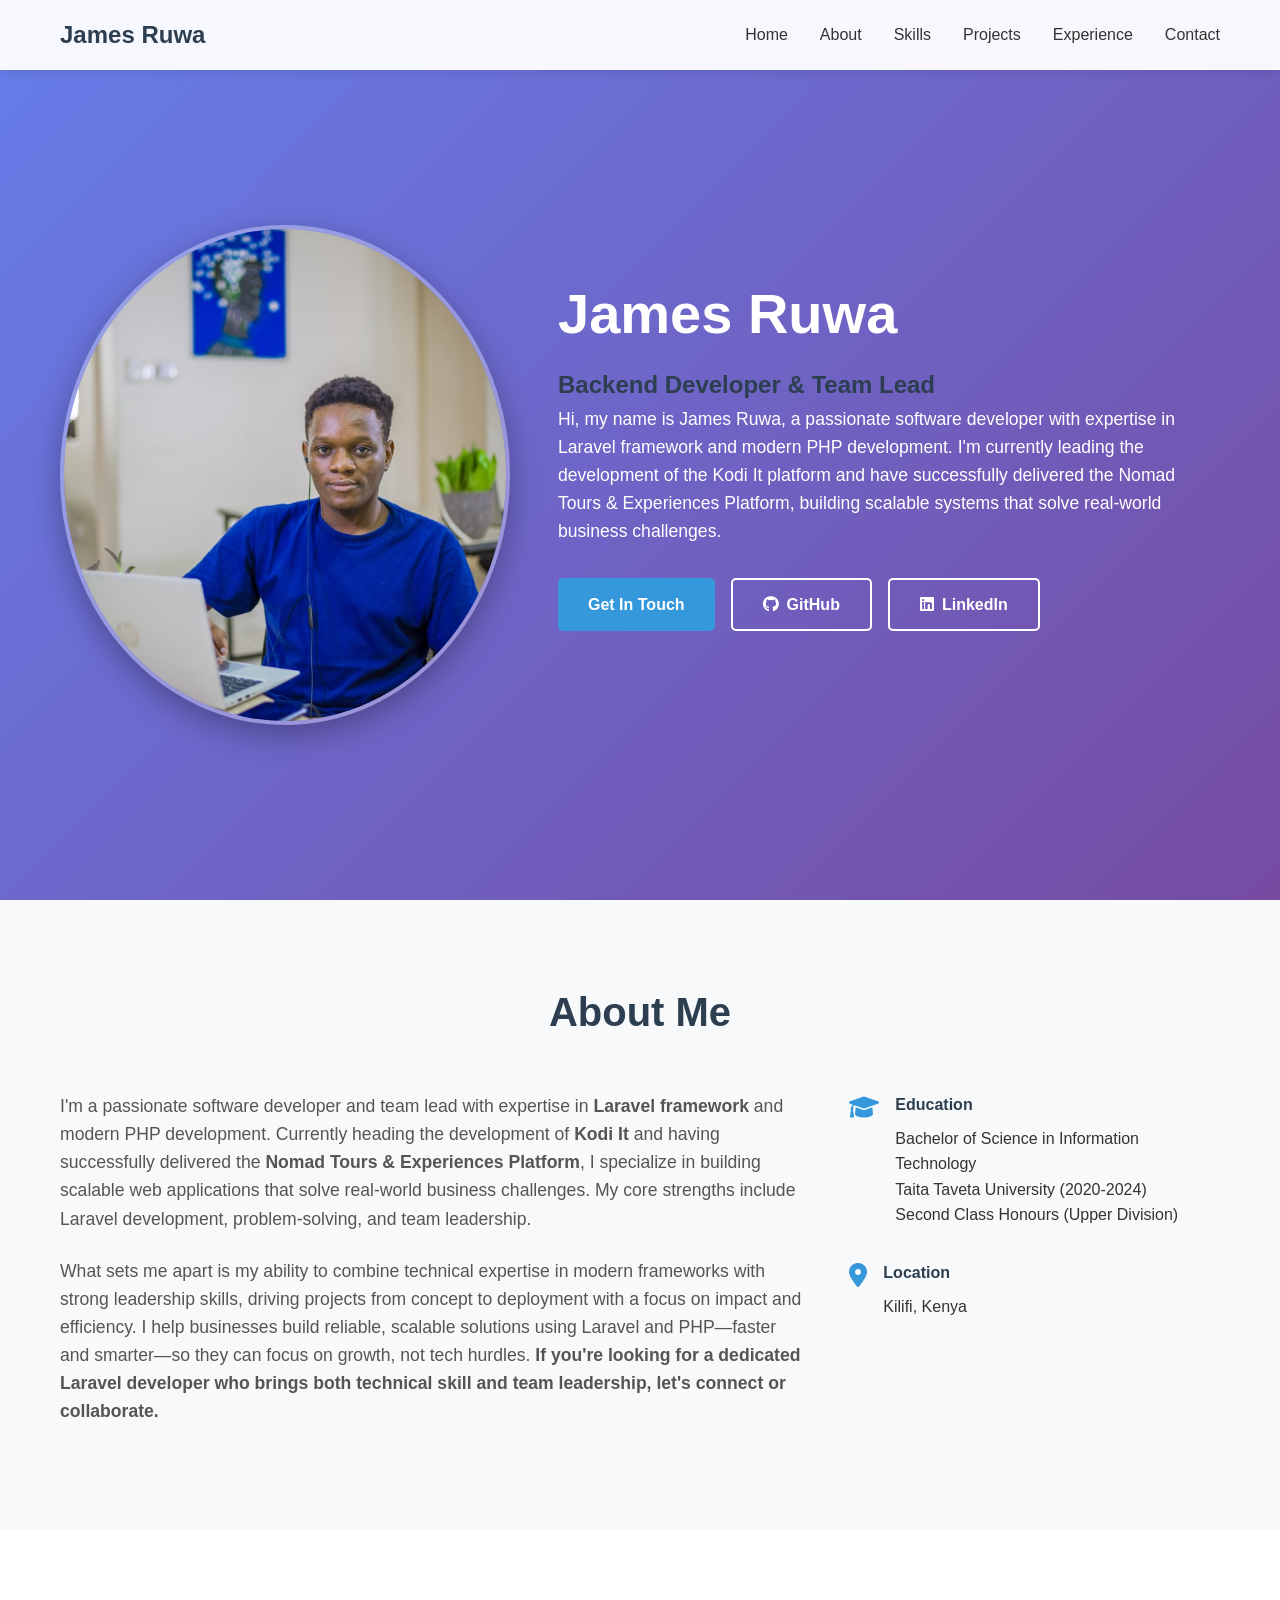
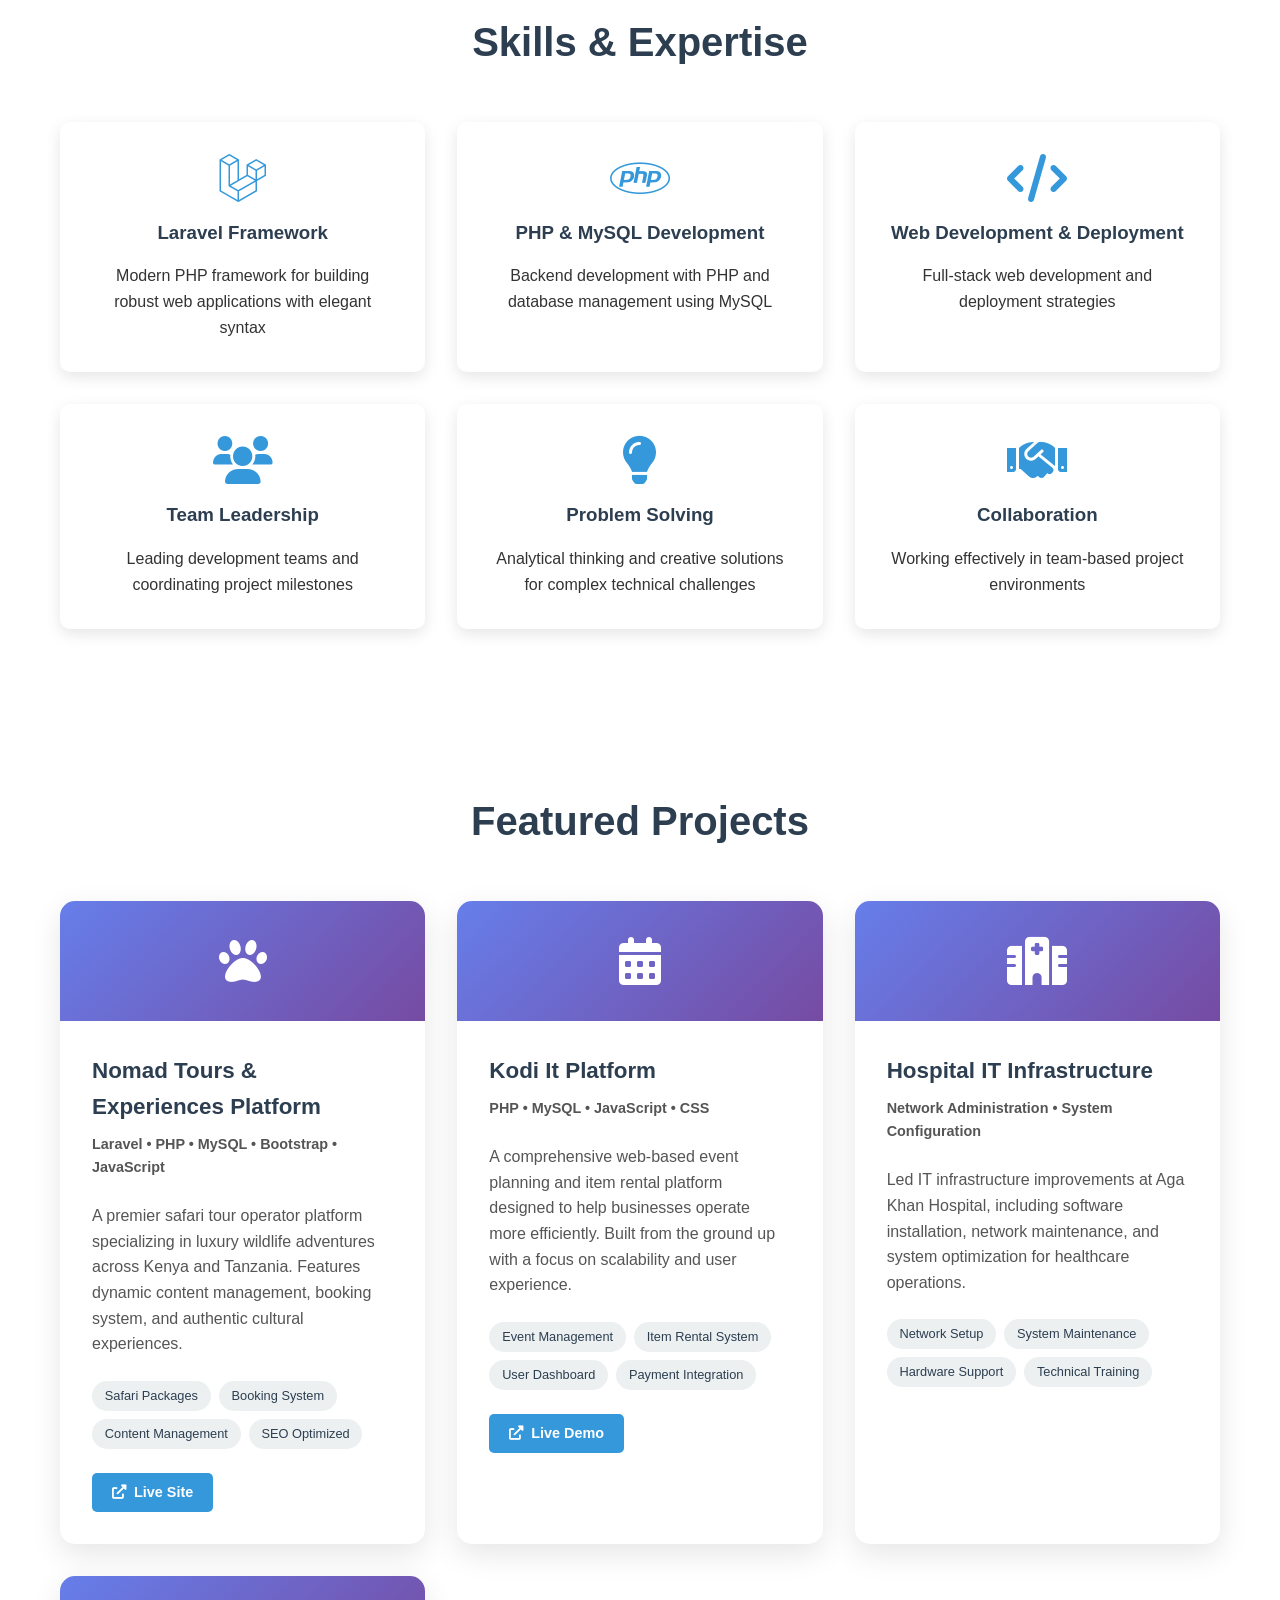
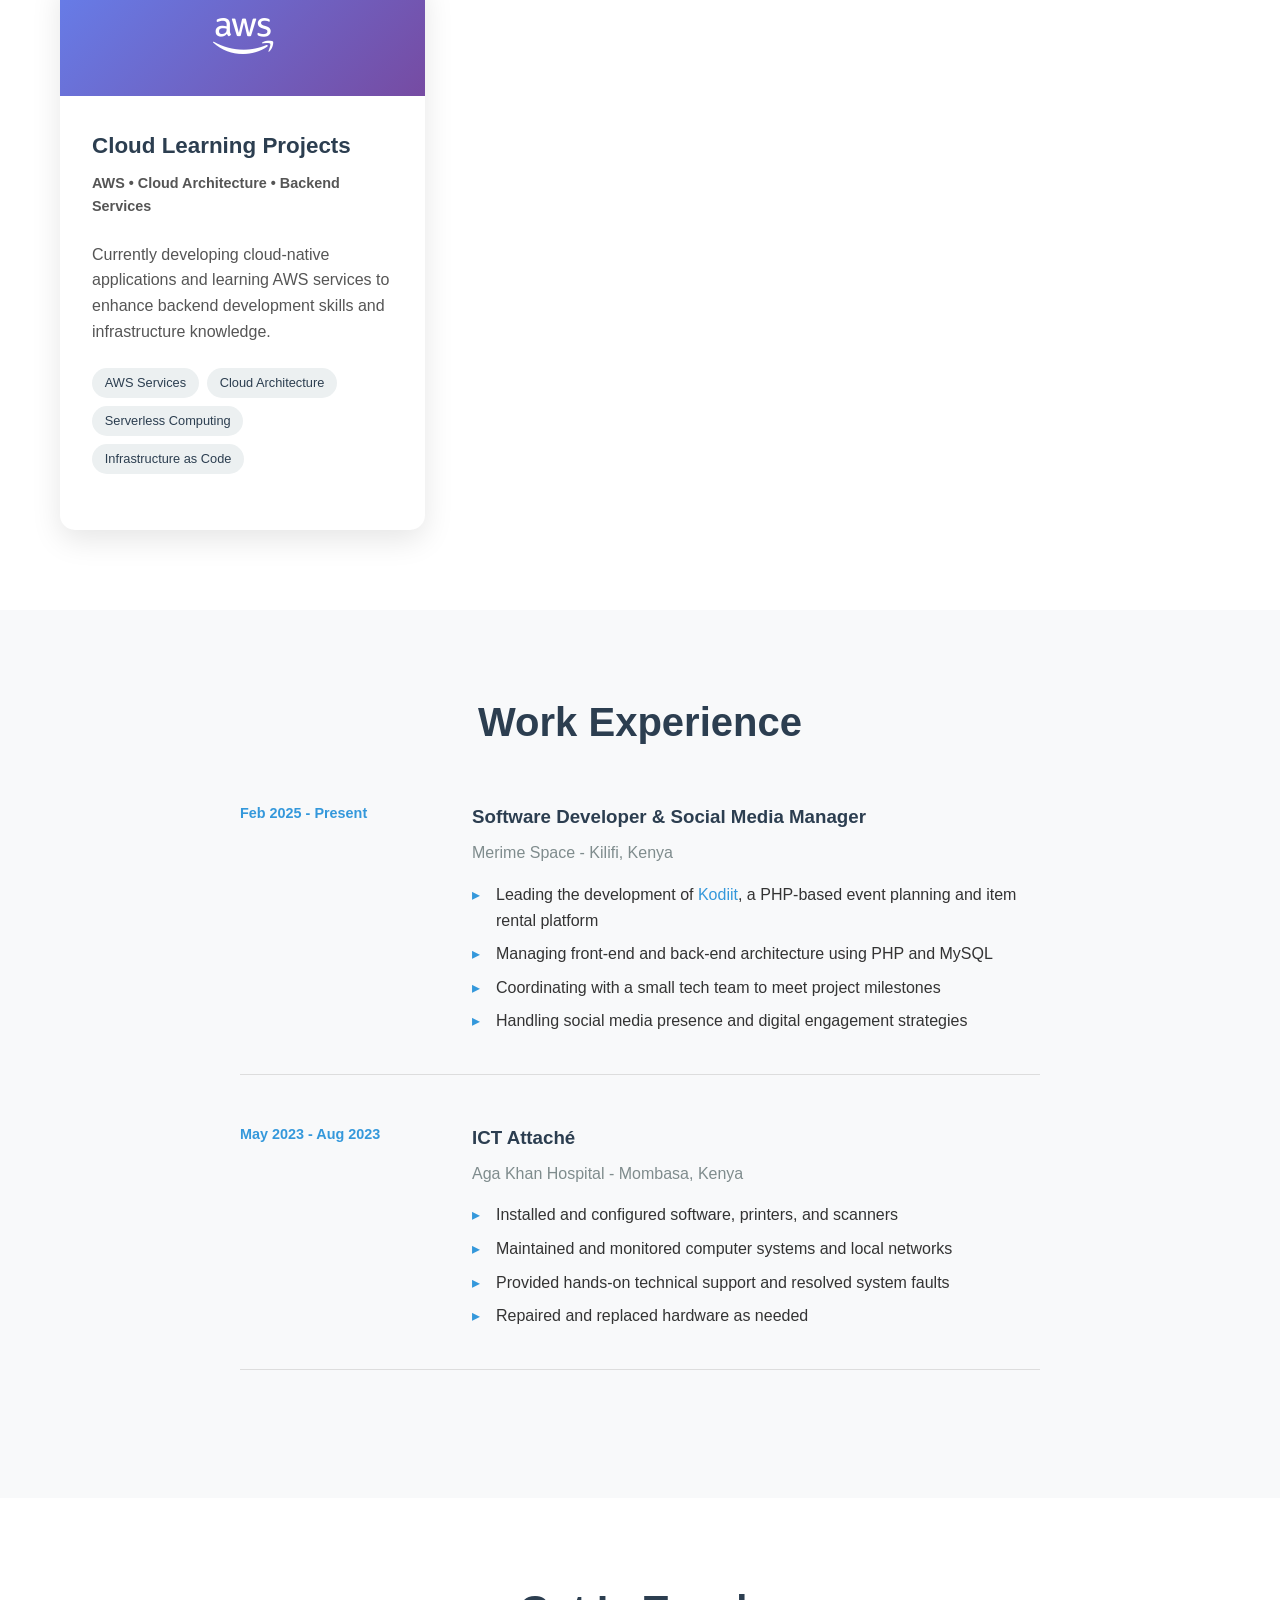
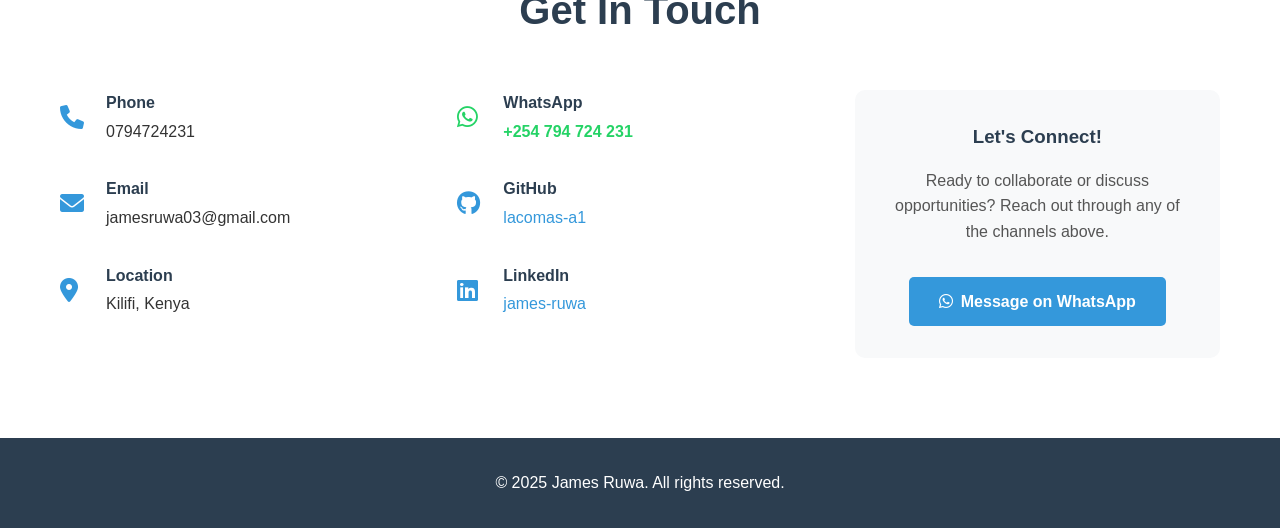
==== index.html @ 03358c4b "Added Skills" ====
<!DOCTYPE html>
<html lang="en">
<head>
    <meta charset="UTF-8">
    <meta name="viewport" content="width=device-width, initial-scale=1.0">
    <title>James Ruwa - Backend Developer & Team Lead</title>
    <link rel="stylesheet" href="styles.css">
    <link href="https://cdnjs.cloudflare.com/ajax/libs/font-awesome/6.0.0/css/all.min.css" rel="stylesheet">
</head>
<body>
    <nav class="navbar">
        <div class="nav-container">
            <div class="nav-logo">James Ruwa</div>
            <ul class="nav-menu">
                <li><a href="#home">Home</a></li>
                <li><a href="#about">About</a></li>
                <li><a href="#skills">Skills</a></li>
                <li><a href="#projects">Projects</a></li>
                <li><a href="#experience">Experience</a></li>
                <li><a href="#contact">Contact</a></li>
            </ul>
            <div class="hamburger">
                <span></span>
                <span></span>
                <span></span>
            </div>
        </div>
    </nav>

    <section id="home" class="hero">
        <div class="hero-content">
            <div class="hero-image">
                <img src="images/profile.jpg" alt="James Ruwa" class="profile-pic">
            </div>
            <div class="hero-text">
                <h1>James Ruwa</h1>
                <h3 style="font-size: 1.5rem; color: #2c3e50;">Backend Developer & Team Lead</h3>
                <p>Hi, my name is James Ruwa, a passionate software developer with expertise in Laravel framework and modern PHP development. I'm currently leading the development of the Kodi It platform and have successfully delivered the Nomad Tours & Experiences Platform, building scalable systems that solve real-world business challenges.</p>
                <div class="hero-buttons">
                    <a href="#contact" class="btn primary">Get In Touch</a>
                    <a href="https://github.com/lacomas-a1" target="_blank" class="btn secondary">
                        <i class="fab fa-github"></i> GitHub
                    </a>
                    <a href="https://www.linkedin.com/in/james-ruwa-442330355/" target="_blank" class="btn secondary">
                        <i class="fab fa-linkedin"></i> LinkedIn
                    </a>
                </div>
            </div>
        </div>
    </section>

    <section id="about" class="about">
        <div class="container">
            <h2>About Me</h2>
            <div class="about-content">
                <div class="about-text">
                    <p>I'm a passionate software developer and team lead with expertise in <strong>Laravel framework</strong> and modern PHP development. Currently heading the development of <strong>Kodi It</strong> and having successfully delivered the <strong>Nomad Tours & Experiences Platform</strong>, I specialize in building scalable web applications that solve real-world business challenges. My core strengths include Laravel development, problem-solving, and team leadership.</p>
                    <p>What sets me apart is my ability to combine technical expertise in modern frameworks with strong leadership skills, driving projects from concept to deployment with a focus on impact and efficiency. I help businesses build reliable, scalable solutions using Laravel and PHP—faster and smarter—so they can focus on growth, not tech hurdles. <strong>If you're looking for a dedicated Laravel developer who brings both technical skill and team leadership, let's connect or collaborate.</strong></p>
                </div>
                <div class="about-info">
                    <div class="info-item">
                        <i class="fas fa-graduation-cap"></i>
                        <div>
                            <h4>Education</h4>
                            <p>Bachelor of Science in Information Technology<br>
                            Taita Taveta University (2020-2024)<br>
                            Second Class Honours (Upper Division)</p>
                        </div>
                    </div>
                    <div class="info-item">
                        <i class="fas fa-map-marker-alt"></i>
                        <div>
                            <h4>Location</h4>
                            <p>Kilifi, Kenya</p>
                        </div>
                    </div>
                </div>
            </div>
        </div>
    </section>

    <section id="skills" class="skills">
        <div class="container">
            <h2>Skills & Expertise</h2>
            <div class="skills-grid">
                <div class="skill-card">
                    <i class="fab fa-laravel"></i>
                    <h3>Laravel Framework</h3>
                    <p>Modern PHP framework for building robust web applications with elegant syntax</p>
                </div>
                <div class="skill-card">
                    <i class="fab fa-php"></i>
                    <h3>PHP & MySQL Development</h3>
                    <p>Backend development with PHP and database management using MySQL</p>
                </div>
                <div class="skill-card">
                    <i class="fas fa-code"></i>
                    <h3>Web Development & Deployment</h3>
                    <p>Full-stack web development and deployment strategies</p>
                </div>
                <!-- <div class="skill-card">
                    <i class="fas fa-network-wired"></i>
                    <h3>Networking & IT Support</h3>
                    <p>Network configuration, system maintenance, and technical support</p>
                </div> -->
                <!-- <div class="skill-card">
                    <i class="fas fa-share-alt"></i>
                    <h3>Social Media Management</h3>
                    <p>Digital engagement strategies and social media presence management</p>
                </div> -->
                <div class="skill-card">
                    <i class="fas fa-users"></i>
                    <h3>Team Leadership</h3>
                    <p>Leading development teams and coordinating project milestones</p>
                </div>
                <!-- <div class="skill-card">
                    <i class="fab fa-aws"></i>
                    <h3>AWS Cloud Technologies</h3>
                    <p>Actively learning cloud infrastructure and backend services on AWS</p>
                </div> -->
                <div class="skill-card">
                    <i class="fas fa-lightbulb"></i>
                    <h3>Problem Solving</h3>
                    <p>Analytical thinking and creative solutions for complex technical challenges</p>
                </div>
                <div class="skill-card">
                    <i class="fas fa-handshake"></i>
                    <h3>Collaboration</h3>
                    <p>Working effectively in team-based project environments</p>
                </div>
            </div>
        </div>
    </section>

    <section id="projects" class="projects">
        <div class="container">
            <h2>Featured Projects</h2>
            <div class="projects-grid">
                <div class="project-card">
                    <div class="project-image">
                        <i class="fas fa-paw"></i>
                    </div>
                    <div class="project-content">
                        <h3>Nomad Tours & Experiences Platform</h3>
                        <p class="project-tech">Laravel • PHP • MySQL • Bootstrap • JavaScript</p>
                        <p>A premier safari tour operator platform specializing in luxury wildlife adventures across Kenya and Tanzania. Features dynamic content management, booking system, and authentic cultural experiences.</p>
                        <div class="project-features">
                            <span class="feature-tag">Safari Packages</span>
                            <span class="feature-tag">Booking System</span>
                            <span class="feature-tag">Content Management</span>
                            <span class="feature-tag">SEO Optimized</span>
                        </div>
                        <div class="project-links">
                            <a href="https://wildnomads.co.ke" target="_blank" class="btn primary">
                                <i class="fas fa-external-link-alt"></i> Live Site
                            </a>
                        </div>
                    </div>
                </div>
                
                <div class="project-card">
                    <div class="project-image">
                        <i class="fas fa-calendar-alt"></i>
                    </div>
                    <div class="project-content">
                        <h3>Kodi It Platform</h3>
                        <p class="project-tech">PHP • MySQL • JavaScript • CSS</p>
                        <p>A comprehensive web-based event planning and item rental platform designed to help businesses operate more efficiently. Built from the ground up with a focus on scalability and user experience.</p>
                        <div class="project-features">
                            <span class="feature-tag">Event Management</span>
                            <span class="feature-tag">Item Rental System</span>
                            <span class="feature-tag">User Dashboard</span>
                            <span class="feature-tag">Payment Integration</span>
                        </div>
                        <div class="project-links">
                            <a href="https://kodiit.africa" target="_blank" class="btn primary">
                                <i class="fas fa-external-link-alt"></i> Live Demo
                            </a>
                        </div>
                    </div>
                </div>
                
                <div class="project-card">
                    <div class="project-image">
                        <i class="fas fa-hospital"></i>
                    </div>
                    <div class="project-content">
                        <h3>Hospital IT Infrastructure</h3>
                        <p class="project-tech">Network Administration • System Configuration</p>
                        <p>Led IT infrastructure improvements at Aga Khan Hospital, including software installation, network maintenance, and system optimization for healthcare operations.</p>
                        <div class="project-features">
                            <span class="feature-tag">Network Setup</span>
                            <span class="feature-tag">System Maintenance</span>
                            <span class="feature-tag">Hardware Support</span>
                            <span class="feature-tag">Technical Training</span>
                        </div>
                    </div>
                </div>
                
                <div class="project-card">
                    <div class="project-image">
                        <i class="fab fa-aws"></i>
                    </div>
                    <div class="project-content">
                        <h3>Cloud Learning Projects</h3>
                        <p class="project-tech">AWS • Cloud Architecture • Backend Services</p>
                        <p>Currently developing cloud-native applications and learning AWS services to enhance backend development skills and infrastructure knowledge.</p>
                        <div class="project-features">
                            <span class="feature-tag">AWS Services</span>
                            <span class="feature-tag">Cloud Architecture</span>
                            <span class="feature-tag">Serverless Computing</span>
                            <span class="feature-tag">Infrastructure as Code</span>
                        </div>
                    </div>
                </div>
            </div>
        </div>
    </section>

    <section id="experience" class="experience">
        <div class="container">
            <h2>Work Experience</h2>
            <div class="timeline">
                <div class="timeline-item">
                    <div class="timeline-date">Feb 2025 - Present</div>
                    <div class="timeline-content">
                        <h3>Software Developer & Social Media Manager</h3>
                        <h4>Merime Space - Kilifi, Kenya</h4>
                        <ul>
                            <li>Leading the development of <a href="https://kodiit.africa" target="_blank">Kodiit</a>, a PHP-based event planning and item rental platform</li>
                            <li>Managing front-end and back-end architecture using PHP and MySQL</li>
                            <li>Coordinating with a small tech team to meet project milestones</li>
                            <li>Handling social media presence and digital engagement strategies</li>
                        </ul>
                    </div>
                </div>
                <div class="timeline-item">
                    <div class="timeline-date">May 2023 - Aug 2023</div>
                    <div class="timeline-content">
                        <h3>ICT Attaché</h3>
                        <h4>Aga Khan Hospital - Mombasa, Kenya</h4>
                        <ul>
                            <li>Installed and configured software, printers, and scanners</li>
                            <li>Maintained and monitored computer systems and local networks</li>
                            <li>Provided hands-on technical support and resolved system faults</li>
                            <li>Repaired and replaced hardware as needed</li>
                        </ul>
                    </div>
                </div>
            </div>
        </div>
    </section>

    <section id="contact" class="contact">
        <div class="container">
            <h2>Get In Touch</h2>
            <div class="contact-content">
                <div class="contact-info">
                    <div class="contact-item">
                        <i class="fas fa-phone"></i>
                        <div>
                            <h4>Phone</h4>
                            <p>0794724231</p>
                        </div>
                    </div>
                    <div class="contact-item">
                        <i class="fas fa-envelope"></i>
                        <div>
                            <h4>Email</h4>
                            <p>jamesruwa03@gmail.com</p>
                        </div>
                    </div>
                    <div class="contact-item">
                        <i class="fas fa-map-marker-alt"></i>
                        <div>
                            <h4>Location</h4>
                            <p>Kilifi, Kenya</p>
                        </div>
                    </div>
                </div>
                <div class="social-links">
                    <div class="contact-item">
                        <i class="fab fa-whatsapp"></i>
                        <div>
                            <h4>WhatsApp</h4>
                            <p><a href="https://wa.me/254794724231" target="_blank">+254 794 724 231</a></p>
                        </div>
                    </div>
                    <div class="contact-item">
                        <i class="fab fa-github"></i>
                        <div>
                            <h4>GitHub</h4>
                            <p><a href="https://github.com/lacomas-a1" target="_blank">lacomas-a1</a></p>
                        </div>
                    </div>
                    <div class="contact-item">
                        <i class="fab fa-linkedin"></i>
                        <div>
                            <h4>LinkedIn</h4>
                            <p><a href="https://www.linkedin.com/in/james-ruwa-442330355/" target="_blank">james-ruwa</a></p>
                        </div>
                    </div>
                </div>
                <div class="contact-cta">
                    <h3>Let's Connect!</h3>
                    <p>Ready to collaborate or discuss opportunities? Reach out through any of the channels above.</p>
                    <a href="https://wa.me/254794724231?text=Hi%20James,%20I%20found%20your%20portfolio%20and%20would%20like%20to%20connect!" target="_blank" class="btn primary">
                        <i class="fab fa-whatsapp"></i> Message on WhatsApp
                    </a>
                </div>
            </div>
        </div>
    </section>

    <footer class="footer">
        <div class="container">
            <p>&copy; 2025 James Ruwa. All rights reserved.</p>
        </div>
    </footer>

    <script src="script.js"></script>
</body>
</html>
---- styles.css ----
* {
    margin: 0;
    padding: 0;
    box-sizing: border-box;
}

body {
    font-family: 'Segoe UI', Tahoma, Geneva, Verdana, sans-serif;
    line-height: 1.6;
    color: #333;
}

.container {
    max-width: 1200px;
    margin: 0 auto;
    padding: 0 20px;
}

/* Navigation */
.navbar {
    position: fixed;
    top: 0;
    width: 100%;
    background: rgba(255, 255, 255, 0.95);
    backdrop-filter: blur(10px);
    z-index: 1000;
    padding: 1rem 0;
    box-shadow: 0 2px 10px rgba(0, 0, 0, 0.1);
}

.nav-container {
    max-width: 1200px;
    margin: 0 auto;
    padding: 0 20px;
    display: flex;
    justify-content: space-between;
    align-items: center;
}

.nav-logo {
    font-size: 1.5rem;
    font-weight: bold;
    color: #2c3e50;
}

.nav-menu {
    display: flex;
    list-style: none;
    gap: 2rem;
}

.nav-menu a {
    text-decoration: none;
    color: #333;
    font-weight: 500;
    transition: color 0.3s;
}

.nav-menu a:hover {
    color: #3498db;
}

.hamburger {
    display: none;
    flex-direction: column;
    cursor: pointer;
}

.hamburger span {
    width: 25px;
    height: 3px;
    background: #333;
    margin: 3px 0;
    transition: 0.3s;
}

/* Hero Section */
.hero {
    height: 100vh;
    background: linear-gradient(135deg, #667eea 0%, #764ba2 100%);
    display: flex;
    align-items: center;
    justify-content: center;
    color: white;
}

.hero-content {
    display: flex;
    align-items: center;
    gap: 3rem;
    max-width: 1200px;
    padding: 0 20px;
}

.hero-image {
    flex-shrink: 0;
    margin-top: 50px;
}

.profile-pic {
    width: 450px;
    height: 500px;
    border-radius: 50%;
    object-fit: cover;
    border: 4px solid rgba(255, 255, 255, 0.3);
    box-shadow: 0 10px 30px rgba(0, 0, 0, 0.3);
    animation: fadeInLeft 1s ease;
    display: block;
}

.hero-text {
    text-align: left;
}

.hero-text h1 {
    font-size: 3.5rem;
    margin-bottom: 0.5rem;
    animation: fadeInUp 1s ease;
}

.hero-text h2 {
    font-size: 1.5rem;
    margin-bottom: 1rem;
    opacity: 0.9;
    animation: fadeInUp 1s ease 0.2s both;
}

.hero-text p {
    font-size: 1.1rem;
    margin-bottom: 2rem;
    opacity: 0.8;
    animation: fadeInUp 1s ease 0.4s both;
}

.hero-buttons {
    display: flex;
    gap: 1rem;
    animation: fadeInUp 1s ease 0.6s both;
}

.btn {
    padding: 12px 30px;
    text-decoration: none;
    border-radius: 5px;
    font-weight: 600;
    transition: all 0.3s;
    display: inline-flex;
    align-items: center;
    gap: 0.5rem;
}

.btn.primary {
    background: #3498db;
    color: white;
}

.btn.primary:hover {
    background: #2980b9;
    transform: translateY(-2px);
}

.btn.secondary {
    background: transparent;
    color: white;
    border: 2px solid white;
}

.btn.secondary:hover {
    background: white;
    color: #333;
}

/* Sections */
section {
    padding: 80px 0;
}

h2 {
    text-align: center;
    font-size: 2.5rem;
    margin-bottom: 3rem;
    color: #2c3e50;
}

/* About Section */
.about {
    background: #f8f9fa;
}

.about-content {
    display: grid;
    grid-template-columns: 2fr 1fr;
    gap: 3rem;
    align-items: start;
}

.about-text p {
    font-size: 1.1rem;
    margin-bottom: 1.5rem;
    color: #555;
}

.about-info {
    display: flex;
    flex-direction: column;
    gap: 2rem;
}

.info-item {
    display: flex;
    align-items: flex-start;
    gap: 1rem;
}

.info-item i {
    font-size: 1.5rem;
    color: #3498db;
    margin-top: 0.2rem;
}

.info-item h4 {
    margin-bottom: 0.5rem;
    color: #2c3e50;
}

/* Skills Section */
.skills-grid {
    display: grid;
    grid-template-columns: repeat(auto-fit, minmax(300px, 1fr));
    gap: 2rem;
}

.skill-card {
    background: white;
    padding: 2rem;
    border-radius: 10px;
    text-align: center;
    box-shadow: 0 5px 15px rgba(0, 0, 0, 0.1);
    transition: transform 0.3s;
}

.skill-card:hover {
    transform: translateY(-5px);
}

.skill-card i {
    font-size: 3rem;
    color: #3498db;
    margin-bottom: 1rem;
}

.skill-card h3 {
    margin-bottom: 1rem;
    color: #2c3e50;
}

/* Projects Section */
.projects-grid {
    display: grid;
    grid-template-columns: repeat(auto-fit, minmax(350px, 1fr));
    gap: 2rem;
}

.project-card {
    background: white;
    border-radius: 15px;
    overflow: hidden;
    box-shadow: 0 10px 30px rgba(0, 0, 0, 0.1);
    transition: transform 0.3s, box-shadow 0.3s;
}

.project-card:hover {
    transform: translateY(-10px);
    box-shadow: 0 20px 40px rgba(0, 0, 0, 0.15);
}

.project-image {
    background: linear-gradient(135deg, #667eea 0%, #764ba2 100%);
    height: 120px;
    display: flex;
    align-items: center;
    justify-content: center;
    color: white;
}

.project-image i {
    font-size: 3rem;
}

.project-content {
    padding: 2rem;
}

.project-content h3 {
    color: #2c3e50;
    margin-bottom: 0.5rem;
    font-size: 1.4rem;
}

.project-tech {
    color: #3498db;
    font-weight: 600;
    margin-bottom: 1rem;
    font-size: 0.9rem;
}

.project-content p {
    color: #555;
    margin-bottom: 1.5rem;
    line-height: 1.6;
}

.project-features {
    display: flex;
    flex-wrap: wrap;
    gap: 0.5rem;
    margin-bottom: 1.5rem;
}

.feature-tag {
    background: #ecf0f1;
    color: #2c3e50;
    padding: 0.3rem 0.8rem;
    border-radius: 20px;
    font-size: 0.8rem;
    font-weight: 500;
}

.project-links {
    display: flex;
    gap: 1rem;
}

.project-links .btn {
    padding: 8px 20px;
    font-size: 0.9rem;
}

/* Experience Section */
.experience {
    background: #f8f9fa;
}

.timeline {
    max-width: 800px;
    margin: 0 auto;
}

.timeline-item {
    display: grid;
    grid-template-columns: 200px 1fr;
    gap: 2rem;
    margin-bottom: 3rem;
    padding-bottom: 2rem;
    border-bottom: 1px solid #ddd;
}

.timeline-date {
    font-weight: bold;
    color: #3498db;
    font-size: 0.9rem;
}

.timeline-content h3 {
    color: #2c3e50;
    margin-bottom: 0.5rem;
}

.timeline-content h4 {
    color: #7f8c8d;
    margin-bottom: 1rem;
    font-weight: normal;
}

.timeline-content ul {
    list-style: none;
    padding-left: 0;
}

.timeline-content li {
    margin-bottom: 0.5rem;
    padding-left: 1.5rem;
    position: relative;
}

.timeline-content li:before {
    content: "▸";
    position: absolute;
    left: 0;
    color: #3498db;
}

.timeline-content a {
    color: #3498db;
    text-decoration: none;
}

.timeline-content a:hover {
    text-decoration: underline;
}

/* Contact Section */
.contact-content {
    display: grid;
    grid-template-columns: 1fr 1fr 1fr;
    gap: 2rem;
    align-items: start;
}

.contact-info,
.social-links {
    display: flex;
    flex-direction: column;
    gap: 2rem;
}

.contact-cta {
    text-align: center;
    padding: 2rem;
    background: #f8f9fa;
    border-radius: 10px;
}

.contact-cta h3 {
    color: #2c3e50;
    margin-bottom: 1rem;
}

.contact-cta p {
    color: #555;
    margin-bottom: 2rem;
}

.contact-item {
    display: flex;
    align-items: center;
    gap: 1rem;
}

.contact-item i {
    font-size: 1.5rem;
    color: #3498db;
    width: 30px;
}

.contact-item h4 {
    margin-bottom: 0.2rem;
    color: #2c3e50;
}

.contact-item a {
    color: #3498db;
    text-decoration: none;
}

.contact-item a[href*="wa.me"] {
    color: #25D366;
    font-weight: 600;
}

.contact-item i.fa-whatsapp {
    color: #25D366;
}

/* Footer */
.footer {
    background: #2c3e50;
    color: white;
    text-align: center;
    padding: 2rem 0;
}

/* Animations */
@keyframes fadeInUp {
    from {
        opacity: 0;
        transform: translateY(30px);
    }
    to {
        opacity: 1;
        transform: translateY(0);
    }
}

@keyframes fadeInLeft {
    from {
        opacity: 0;
        transform: translateX(-30px);
    }
    to {
        opacity: 1;
        transform: translateX(0);
    }
}

/* Responsive Design */
@media (max-width: 768px) {
    .hamburger {
        display: flex;
    }
    
    .nav-menu {
        position: fixed;
        left: -100%;
        top: 70px;
        flex-direction: column;
        background-color: white;
        width: 100%;
        text-align: center;
        transition: 0.3s;
        box-shadow: 0 10px 27px rgba(0, 0, 0, 0.05);
        padding: 2rem 0;
    }
    
    .nav-menu.active {
        left: 0;
    }
    
    .hero-content {
        flex-direction: column;
        text-align: center;
        gap: 2rem;
        padding: 0 15px;
    }
    
    .hero-text {
        text-align: center;
    }
    
    .hero-text h1 {
        font-size: 2.2rem;
    }
    
    .hero-text h2 {
        font-size: 1.2rem;
    }
    
    .hero-text p {
        font-size: 1rem;
        
    }

    /* .hero-image {
        margin-top: 100px;
    } */
    
    .profile-pic {
        width: 250px;
        height: 250px;
    }
    
    .hero-buttons {
        flex-direction: column;
        align-items: center;
        gap: 0.8rem;
        width: 100%;
    }
    
    .hero-buttons .btn {
        width: 100%;
        max-width: 280px;
        justify-content: center;
        text-align: center;
    }
    
    .about-content {
        grid-template-columns: 1fr;
        gap: 2rem;
    }
    
    .timeline-item {
        grid-template-columns: 1fr;
        gap: 1rem;
    }
    
    .contact-content {
        grid-template-columns: 1fr;
        gap: 2rem;
    }
    
    .contact-info,
    .social-links {
        gap: 1.5rem;
    }
    
    .contact-cta {
        margin-top: 1rem;
        padding: 1.5rem;
    }
    
    .skills-grid {
        grid-template-columns: 1fr;
        gap: 1.5rem;
    }
    
    .projects-grid {
        grid-template-columns: 1fr;
        gap: 1.5rem;
    }
    
    .project-card {
        margin: 0 10px;
    }
    
    .container {
        padding: 0 15px;
    }
    
    section {
        padding: 60px 0;
    }
    
    h2 {
        font-size: 2rem;
        margin-bottom: 2rem;
    }
}

@media (max-width: 480px) {
    .hero-text h1 {
        font-size: 1.8rem;
    }
    
    .profile-pic {
        width: 220px;
        height: 220px;
    }
    
    .hero-buttons {
        gap: 0.6rem;
        width: 100%;
    }
    
    .hero-buttons .btn {
        padding: 10px 16px;
        font-size: 0.85rem;
        width: 100%;
        max-width: 260px;
        text-align: center;
    }
    
    .contact-item {
        flex-direction: column;
        align-items: flex-start;
        gap: 0.5rem;
    }
    
    .contact-item i {
        align-self: flex-start;
    }
}

@media (max-width: 400px) {
    .hero-text h1 {
        font-size: 1.8rem;
    }
    
    .profile-pic {
        width: 180px;
        height: 180px;
    }
    
    .hero-text p {
        font-size: 1rem;
        display: none;
    }
}

@media (max-width: 320px) {
    .hero-text h1 {
        font-size: 1.8rem;
    }
    
    .profile-pic {
        display: none;
    }
    
    .hero-text p {
        font-size: 1rem;
        display: none;
    }
}
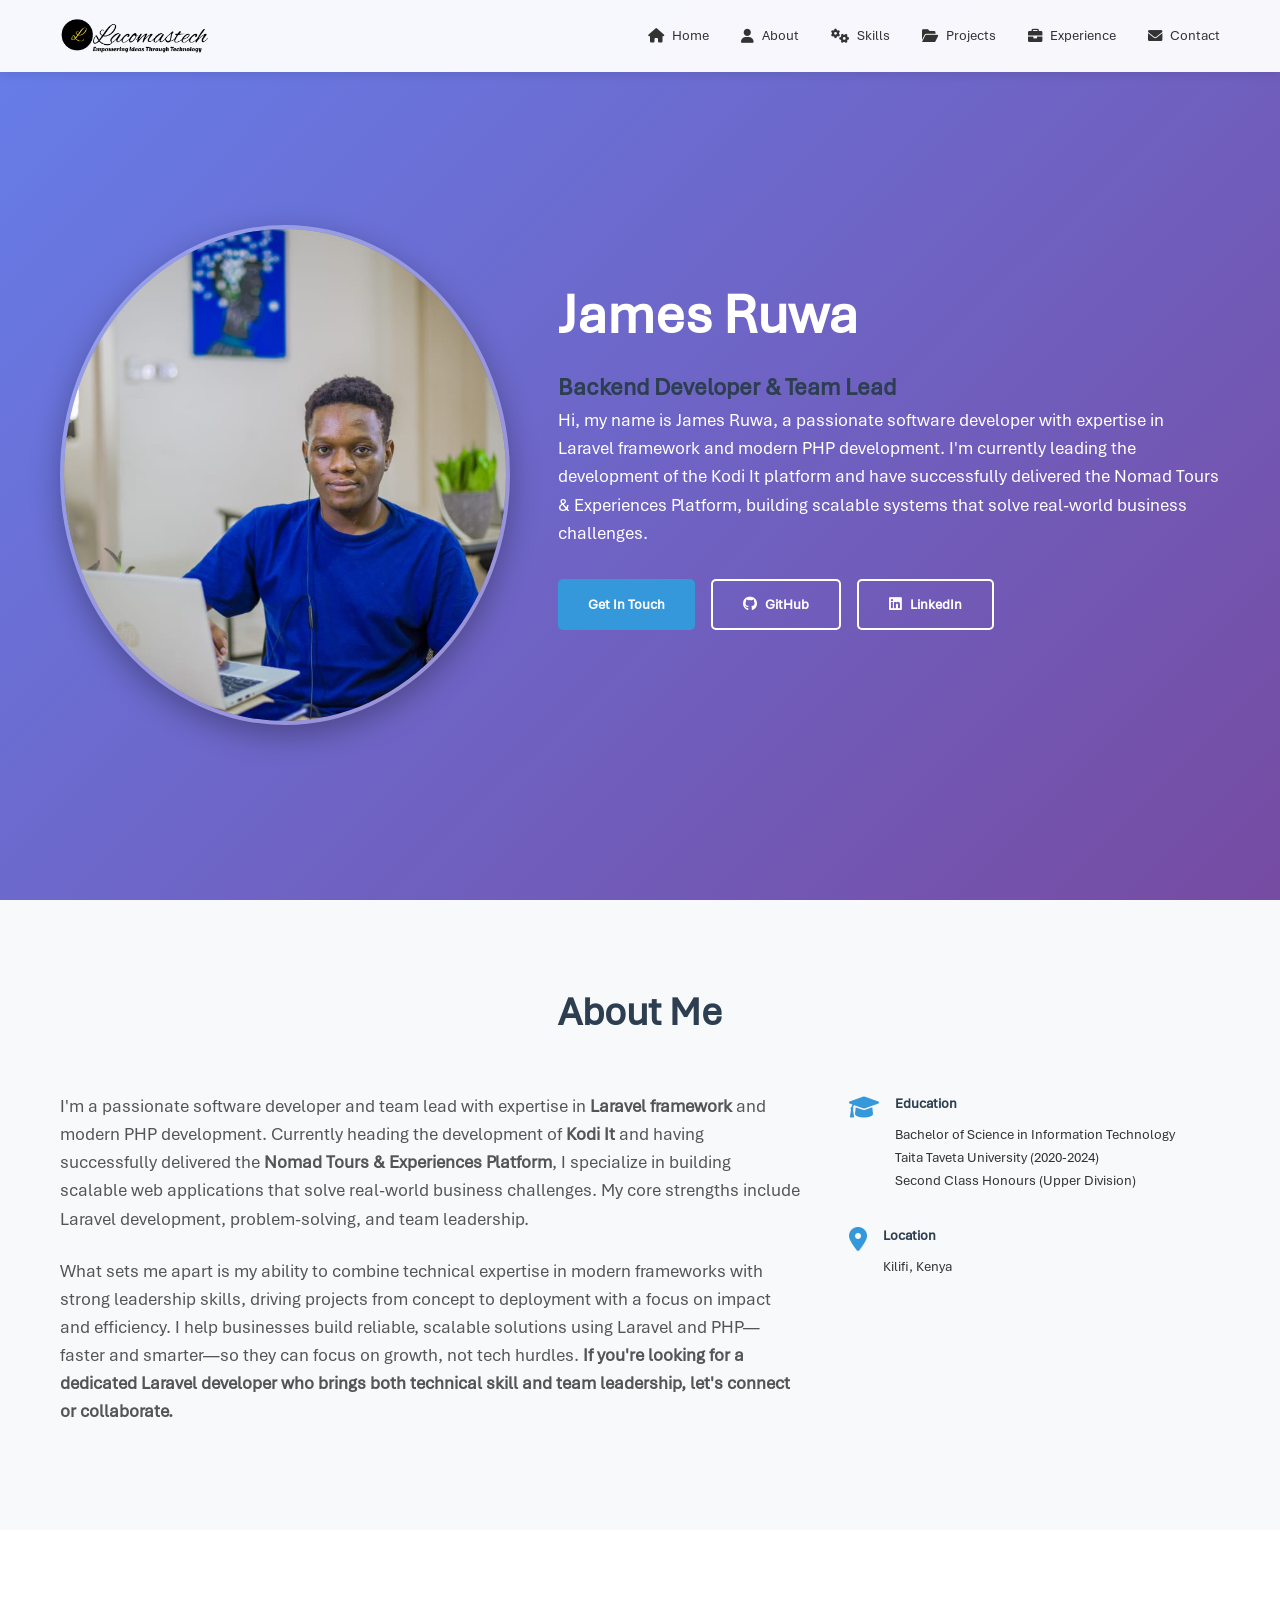
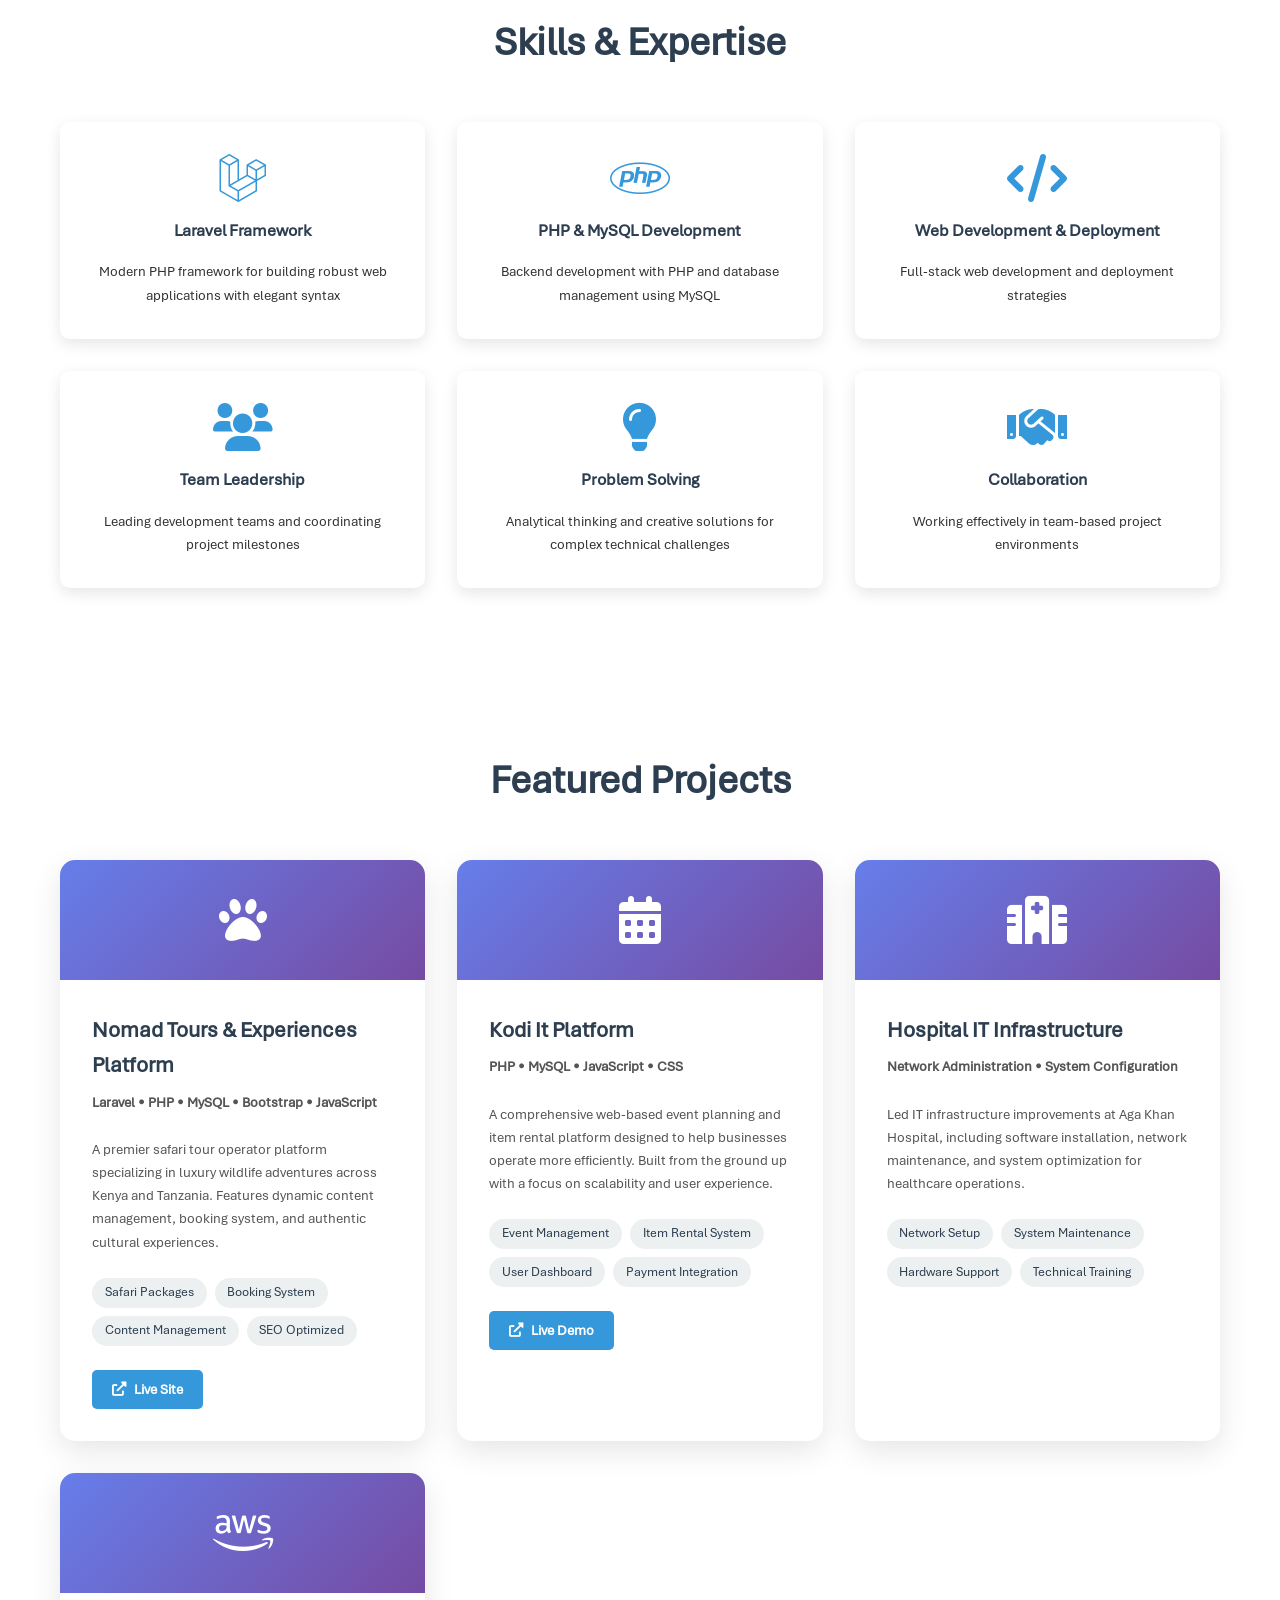
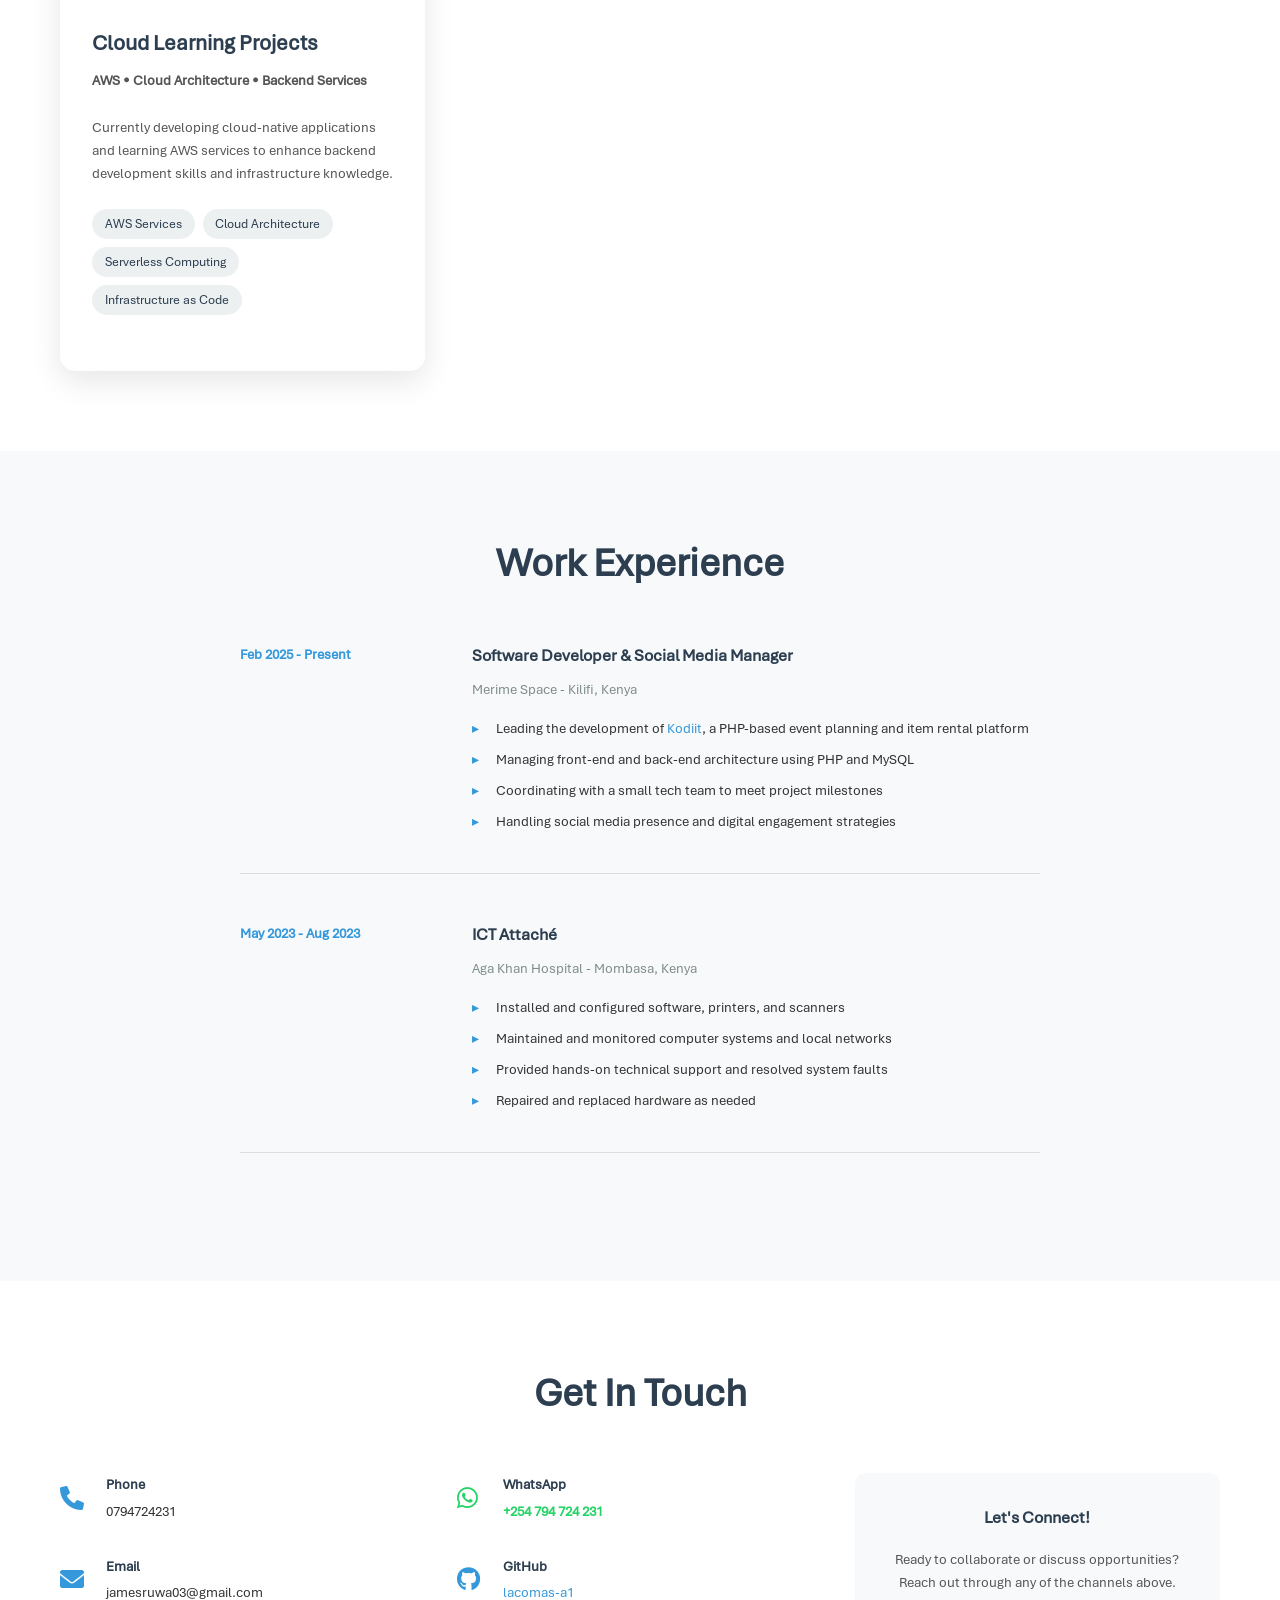
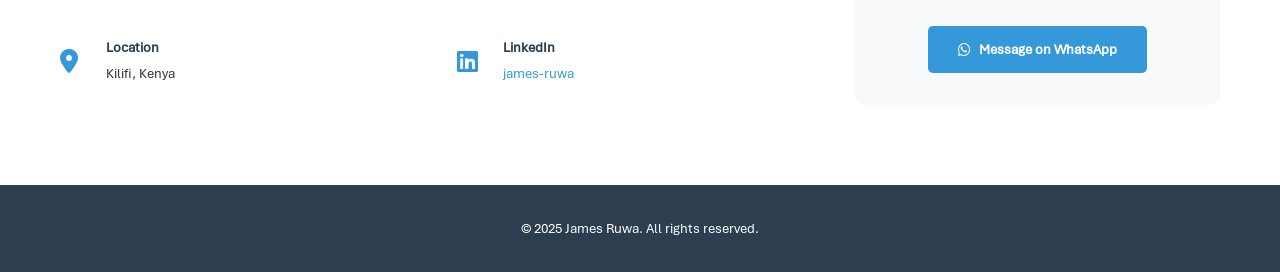
==== commit 28d5e783: "Portfolio" ====
--- a/index.html
+++ b/index.html
@@ -10,14 +10,16 @@
 <body>
     <nav class="navbar">
         <div class="nav-container">
-            <div class="nav-logo">James Ruwa</div>
+            <div class="nav-logo">
+                <img src="images/logo.png" alt="James Ruwa" class="logo-img">
+            </div>
             <ul class="nav-menu">
-                <li><a href="#home">Home</a></li>
-                <li><a href="#about">About</a></li>
-                <li><a href="#skills">Skills</a></li>
-                <li><a href="#projects">Projects</a></li>
-                <li><a href="#experience">Experience</a></li>
-                <li><a href="#contact">Contact</a></li>
+                <li><a href="#home"><i class="fas fa-home"></i> Home</a></li>
+                <li><a href="#about"><i class="fas fa-user"></i> About</a></li>
+                <li><a href="#skills"><i class="fas fa-cogs"></i> Skills</a></li>
+                <li><a href="#projects"><i class="fas fa-folder-open"></i> Projects</a></li>
+                <li><a href="#experience"><i class="fas fa-briefcase"></i> Experience</a></li>
+                <li><a href="#contact"><i class="fas fa-envelope"></i> Contact</a></li>
             </ul>
             <div class="hamburger">
                 <span></span>
--- a/styles.css
+++ b/styles.css
@@ -4,10 +4,21 @@
     box-sizing: border-box;
 }
 
+/* Font Definitions */
+@font-face {
+    font-family: 'Aptos';
+    src: url('Aptos/Aptos.ttf') format('truetype');
+    font-weight: normal;
+    font-style: normal;
+    font-display: swap;
+}
+
 body {
-    font-family: 'Segoe UI', Tahoma, Geneva, Verdana, sans-serif;
+    /* font-family: 'Plus Jakarta Sans', sans-serif; */
+    font-family: 'Aptos', sans-serif;
+    color: #333;
     line-height: 1.6;
-    color: #333;
+    font-size: 0.9rem;
 }
 
 .container {
@@ -38,9 +49,15 @@
 }
 
 .nav-logo {
-    font-size: 1.5rem;
-    font-weight: bold;
-    color: #2c3e50;
+    display: flex;
+    align-items: center;
+}
+
+.logo-img {
+    height: 40px;
+    width: auto;
+    max-width: 150px;
+    object-fit: contain;
 }
 
 .nav-menu {
@@ -54,6 +71,13 @@
     color: #333;
     font-weight: 500;
     transition: color 0.3s;
+    display: flex;
+    align-items: center;
+    gap: 0.5rem;
+}
+
+.nav-menu a i {
+    font-size: 0.9rem;
 }
 
 .nav-menu a:hover {
@@ -476,6 +500,7 @@
         opacity: 0;
         transform: translateY(30px);
     }
+
     to {
         opacity: 1;
         transform: translateY(0);
@@ -487,6 +512,7 @@
         opacity: 0;
         transform: translateX(-30px);
     }
+
     to {
         opacity: 1;
         transform: translateX(0);
@@ -498,7 +524,7 @@
     .hamburger {
         display: flex;
     }
-    
+
     .nav-menu {
         position: fixed;
         left: -100%;
@@ -511,105 +537,105 @@
         box-shadow: 0 10px 27px rgba(0, 0, 0, 0.05);
         padding: 2rem 0;
     }
-    
+
     .nav-menu.active {
         left: 0;
     }
-    
+
     .hero-content {
         flex-direction: column;
         text-align: center;
         gap: 2rem;
         padding: 0 15px;
     }
-    
+
     .hero-text {
         text-align: center;
     }
-    
+
     .hero-text h1 {
         font-size: 2.2rem;
     }
-    
+
     .hero-text h2 {
         font-size: 1.2rem;
     }
-    
+
     .hero-text p {
         font-size: 1rem;
-        
+
     }
 
     /* .hero-image {
         margin-top: 100px;
     } */
-    
+
     .profile-pic {
         width: 250px;
         height: 250px;
     }
-    
+
     .hero-buttons {
         flex-direction: column;
         align-items: center;
         gap: 0.8rem;
         width: 100%;
     }
-    
+
     .hero-buttons .btn {
         width: 100%;
         max-width: 280px;
         justify-content: center;
         text-align: center;
     }
-    
+
     .about-content {
         grid-template-columns: 1fr;
         gap: 2rem;
     }
-    
+
     .timeline-item {
         grid-template-columns: 1fr;
         gap: 1rem;
     }
-    
+
     .contact-content {
         grid-template-columns: 1fr;
         gap: 2rem;
     }
-    
+
     .contact-info,
     .social-links {
         gap: 1.5rem;
     }
-    
+
     .contact-cta {
         margin-top: 1rem;
         padding: 1.5rem;
     }
-    
+
     .skills-grid {
         grid-template-columns: 1fr;
         gap: 1.5rem;
     }
-    
+
     .projects-grid {
         grid-template-columns: 1fr;
         gap: 1.5rem;
     }
-    
+
     .project-card {
         margin: 0 10px;
     }
-    
+
     .container {
         padding: 0 15px;
     }
-    
+
     section {
         padding: 60px 0;
     }
-    
+
     h2 {
         font-size: 2rem;
         margin-bottom: 2rem;
@@ -620,17 +646,17 @@
     .hero-text h1 {
         font-size: 1.8rem;
     }
-    
+
     .profile-pic {
         width: 220px;
         height: 220px;
     }
-    
+
     .hero-buttons {
         gap: 0.6rem;
         width: 100%;
     }
-    
+
     .hero-buttons .btn {
         padding: 10px 16px;
         font-size: 0.85rem;
@@ -638,13 +664,13 @@
         max-width: 260px;
         text-align: center;
     }
-    
+
     .contact-item {
         flex-direction: column;
         align-items: flex-start;
         gap: 0.5rem;
     }
-    
+
     .contact-item i {
         align-self: flex-start;
     }
@@ -654,12 +680,12 @@
     .hero-text h1 {
         font-size: 1.8rem;
     }
-    
+
     .profile-pic {
         width: 180px;
         height: 180px;
     }
-    
+
     .hero-text p {
         font-size: 1rem;
         display: none;
@@ -670,11 +696,11 @@
     .hero-text h1 {
         font-size: 1.8rem;
     }
-    
+
     .profile-pic {
         display: none;
     }
-    
+
     .hero-text p {
         font-size: 1rem;
         display: none;
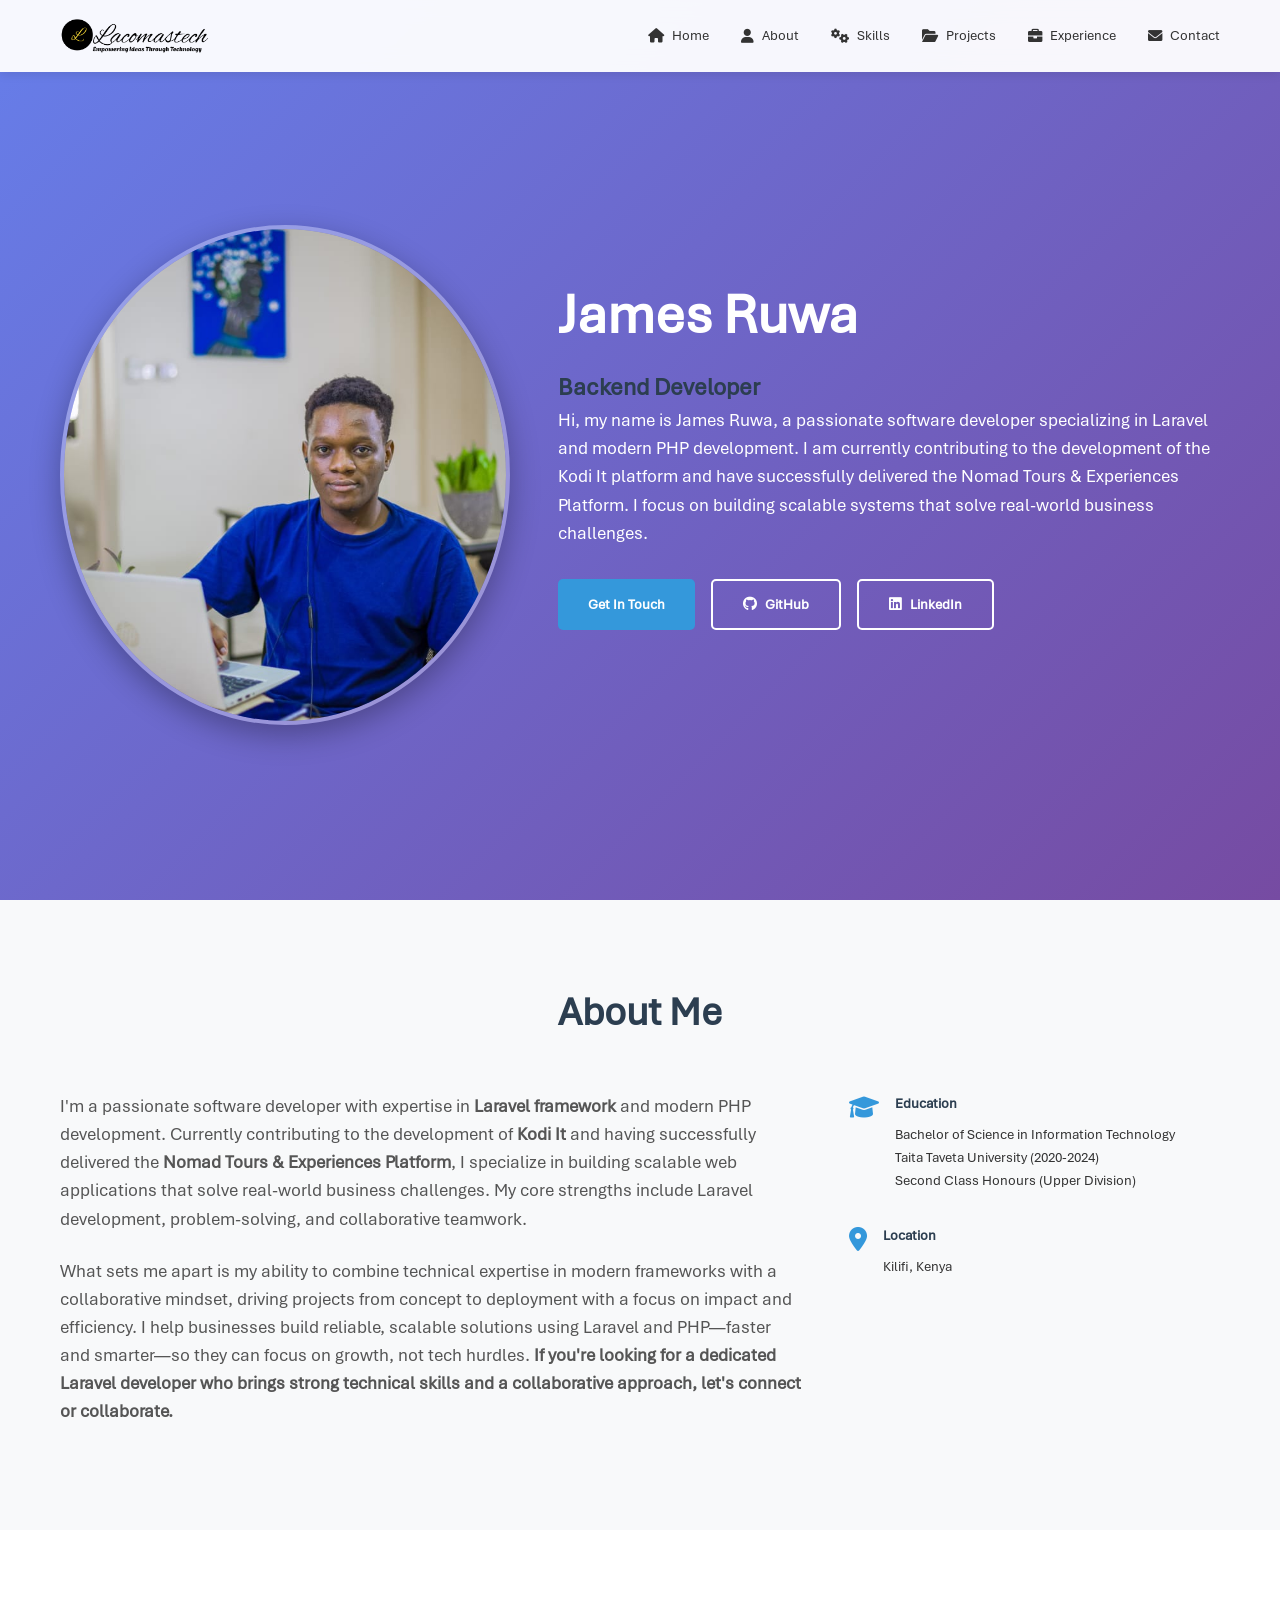
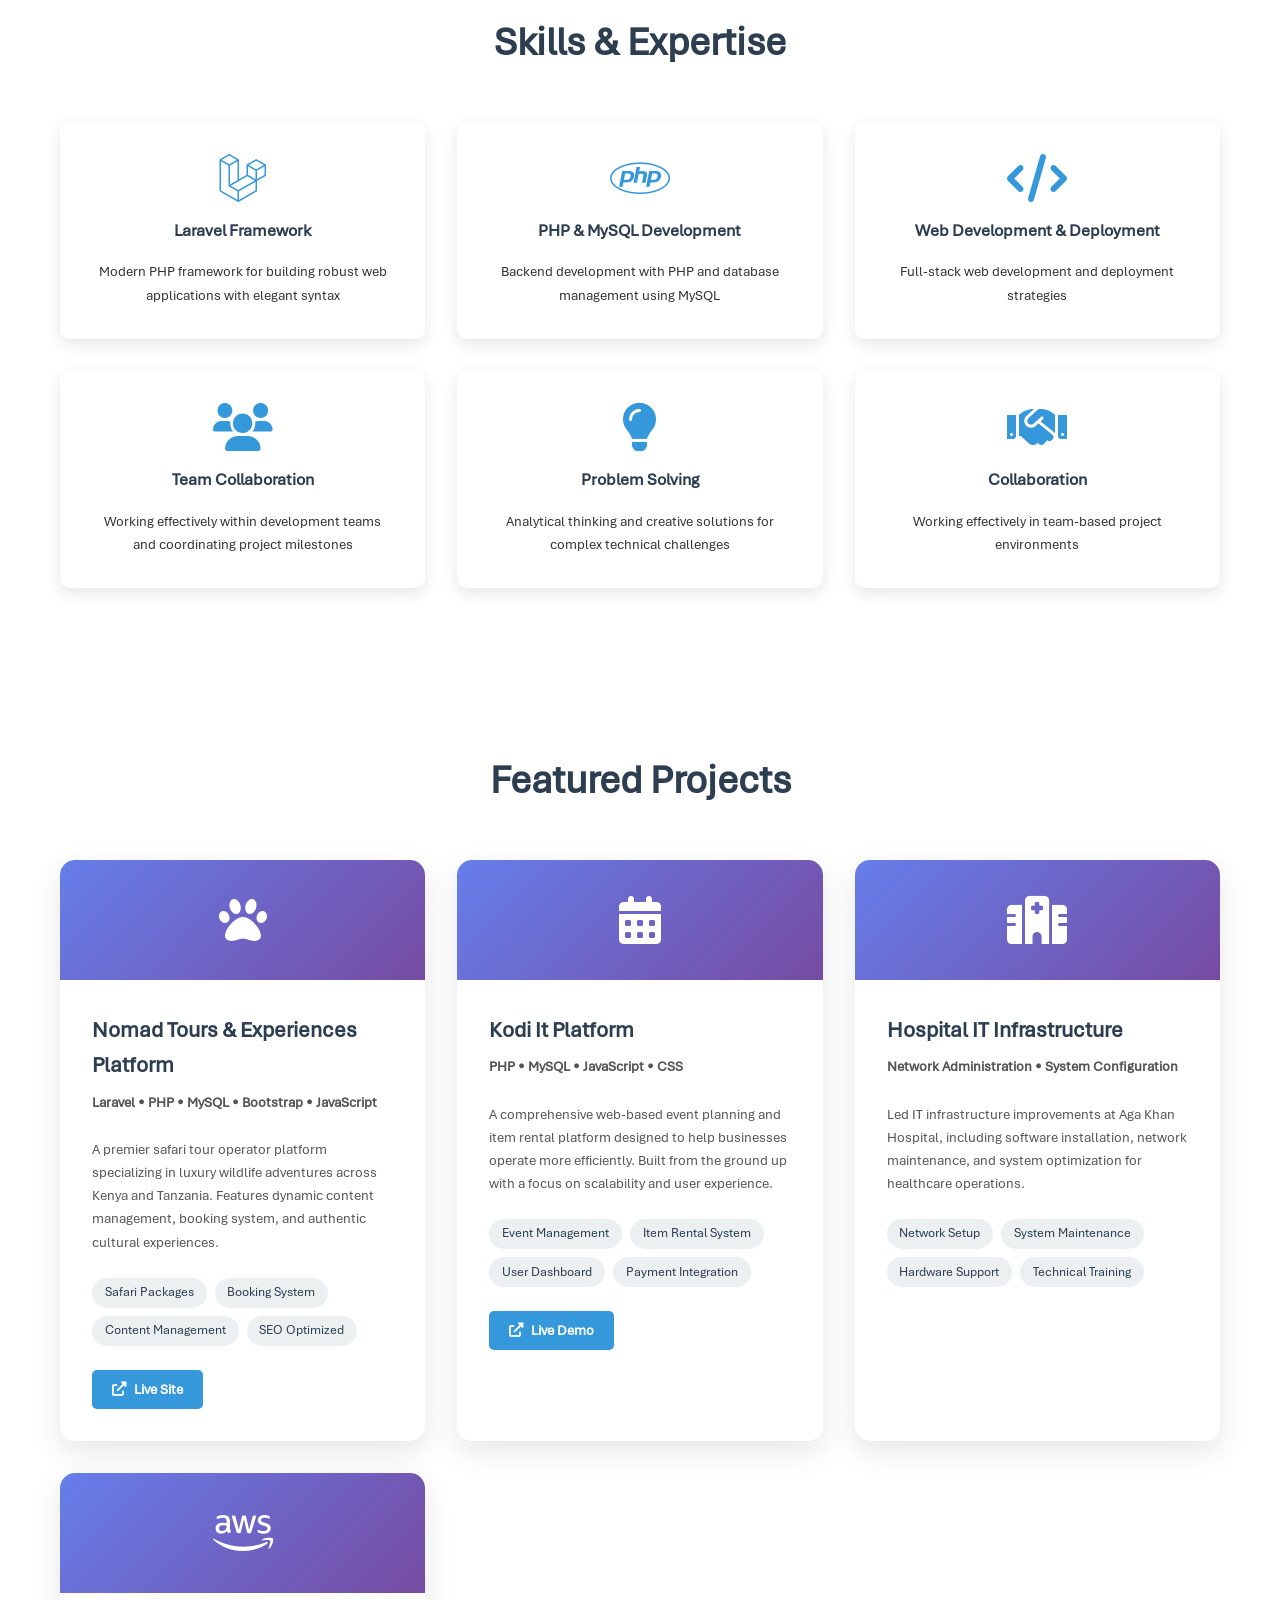
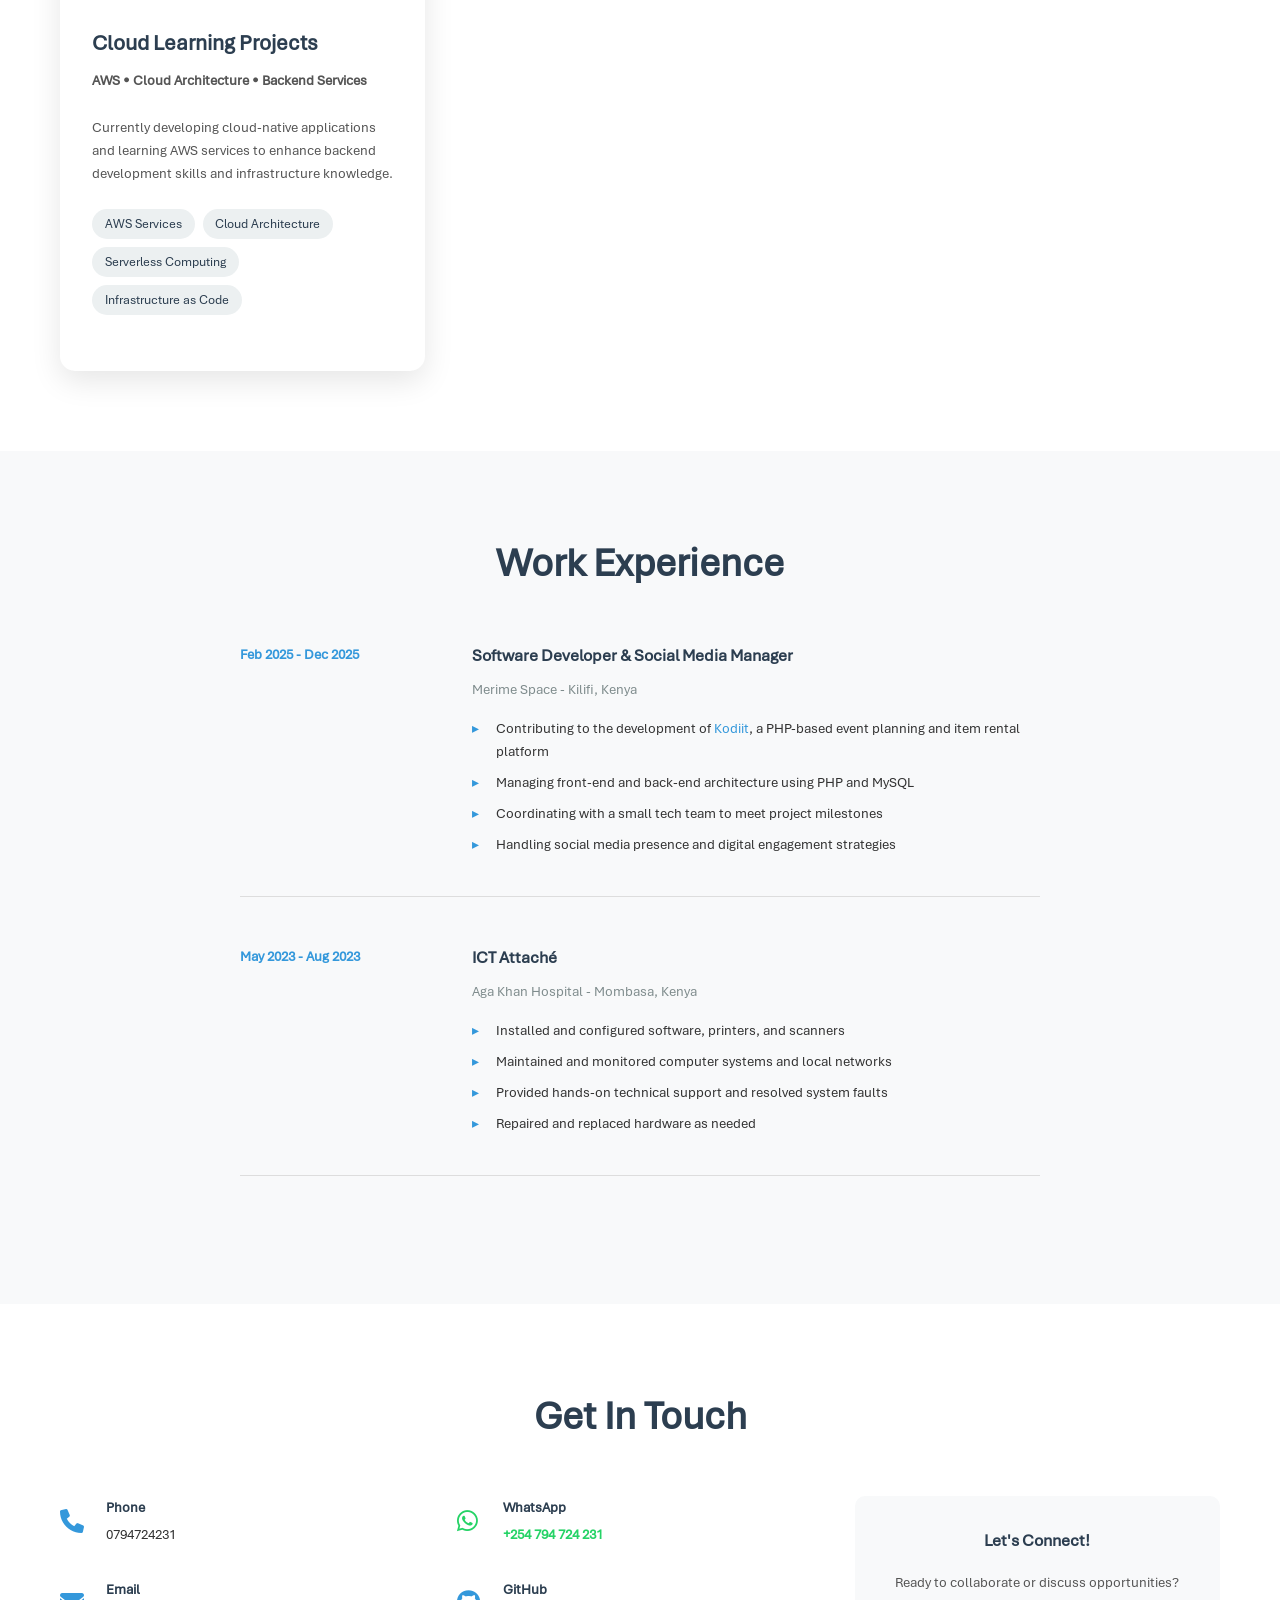
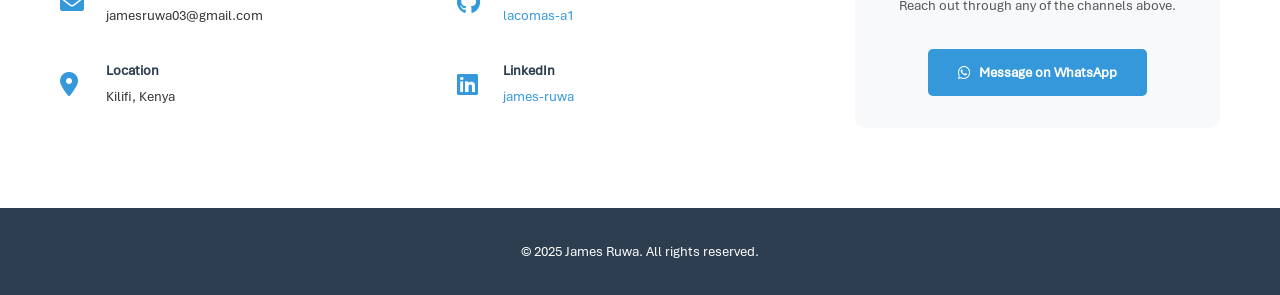
==== commit 23668dc4: "Portfolio" ====
--- a/index.html
+++ b/index.html
@@ -1,12 +1,15 @@
 <!DOCTYPE html>
 <html lang="en">
+
 <head>
     <meta charset="UTF-8">
     <meta name="viewport" content="width=device-width, initial-scale=1.0">
-    <title>James Ruwa - Backend Developer & Team Lead</title>
+    <!-- Updated title to align with internship/junior profile: focused on "Backend Developer" -->
+    <title>James Ruwa | Backend Developer</title>
     <link rel="stylesheet" href="styles.css">
     <link href="https://cdnjs.cloudflare.com/ajax/libs/font-awesome/6.0.0/css/all.min.css" rel="stylesheet">
 </head>
+
 <body>
     <nav class="navbar">
         <div class="nav-container">
@@ -36,8 +39,15 @@
             </div>
             <div class="hero-text">
                 <h1>James Ruwa</h1>
-                <h3 style="font-size: 1.5rem; color: #2c3e50;">Backend Developer & Team Lead</h3>
-                <p>Hi, my name is James Ruwa, a passionate software developer with expertise in Laravel framework and modern PHP development. I'm currently leading the development of the Kodi It platform and have successfully delivered the Nomad Tours & Experiences Platform, building scalable systems that solve real-world business challenges.</p>
+                <!-- Hero title simplified to "Backend Developer" for a balanced, internship-friendly impression -->
+                <h3 style="font-size: 1.5rem; color: #2c3e50;">Backend Developer</h3>
+                <p>
+                    Hi, my name is James Ruwa, a passionate software developer specializing in Laravel and modern PHP
+                    development.
+                    I am currently contributing to the development of the Kodi It platform and have successfully delivered the
+                    Nomad Tours & Experiences Platform.
+                    I focus on building scalable systems that solve real-world business challenges.
+                </p>
                 <div class="hero-buttons">
                     <a href="#contact" class="btn primary">Get In Touch</a>
                     <a href="https://github.com/lacomas-a1" target="_blank" class="btn secondary">
@@ -56,8 +66,15 @@
             <h2>About Me</h2>
             <div class="about-content">
                 <div class="about-text">
-                    <p>I'm a passionate software developer and team lead with expertise in <strong>Laravel framework</strong> and modern PHP development. Currently heading the development of <strong>Kodi It</strong> and having successfully delivered the <strong>Nomad Tours & Experiences Platform</strong>, I specialize in building scalable web applications that solve real-world business challenges. My core strengths include Laravel development, problem-solving, and team leadership.</p>
-                    <p>What sets me apart is my ability to combine technical expertise in modern frameworks with strong leadership skills, driving projects from concept to deployment with a focus on impact and efficiency. I help businesses build reliable, scalable solutions using Laravel and PHP—faster and smarter—so they can focus on growth, not tech hurdles. <strong>If you're looking for a dedicated Laravel developer who brings both technical skill and team leadership, let's connect or collaborate.</strong></p>
+                    <p>I'm a passionate software developer with expertise in <strong>Laravel framework</strong> and modern PHP development. Currently contributing to the development of
+                        <strong>Kodi It</strong> and having successfully delivered the <strong>Nomad Tours & Experiences
+                            Platform</strong>, I specialize in building scalable web applications that solve real-world
+                        business challenges. My core strengths include Laravel development, problem-solving, and collaborative teamwork.</p>
+                    <p>What sets me apart is my ability to combine technical expertise in modern frameworks with a collaborative mindset, driving projects from concept to deployment with a focus on impact and
+                        efficiency. I help businesses build reliable, scalable solutions using Laravel and PHP—faster
+                        and smarter—so they can focus on growth, not tech hurdles. <strong>If you're looking for a
+                            dedicated Laravel developer who brings strong technical skills and a collaborative approach, let's
+                            connect or collaborate.</strong></p>
                 </div>
                 <div class="about-info">
                     <div class="info-item">
@@ -65,8 +82,8 @@
                         <div>
                             <h4>Education</h4>
                             <p>Bachelor of Science in Information Technology<br>
-                            Taita Taveta University (2020-2024)<br>
-                            Second Class Honours (Upper Division)</p>
+                                Taita Taveta University (2020-2024)<br>
+                                Second Class Honours (Upper Division)</p>
                         </div>
                     </div>
                     <div class="info-item">
@@ -112,8 +129,8 @@
                 </div> -->
                 <div class="skill-card">
                     <i class="fas fa-users"></i>
-                    <h3>Team Leadership</h3>
-                    <p>Leading development teams and coordinating project milestones</p>
+                    <h3>Team Collaboration</h3>
+                    <p>Working effectively within development teams and coordinating project milestones</p>
                 </div>
                 <!-- <div class="skill-card">
                     <i class="fab fa-aws"></i>
@@ -145,7 +162,9 @@
                     <div class="project-content">
                         <h3>Nomad Tours & Experiences Platform</h3>
                         <p class="project-tech">Laravel • PHP • MySQL • Bootstrap • JavaScript</p>
-                        <p>A premier safari tour operator platform specializing in luxury wildlife adventures across Kenya and Tanzania. Features dynamic content management, booking system, and authentic cultural experiences.</p>
+                        <p>A premier safari tour operator platform specializing in luxury wildlife adventures across
+                            Kenya and Tanzania. Features dynamic content management, booking system, and authentic
+                            cultural experiences.</p>
                         <div class="project-features">
                             <span class="feature-tag">Safari Packages</span>
                             <span class="feature-tag">Booking System</span>
@@ -159,7 +178,7 @@
                         </div>
                     </div>
                 </div>
-                
+
                 <div class="project-card">
                     <div class="project-image">
                         <i class="fas fa-calendar-alt"></i>
@@ -167,7 +186,9 @@
                     <div class="project-content">
                         <h3>Kodi It Platform</h3>
                         <p class="project-tech">PHP • MySQL • JavaScript • CSS</p>
-                        <p>A comprehensive web-based event planning and item rental platform designed to help businesses operate more efficiently. Built from the ground up with a focus on scalability and user experience.</p>
+                        <p>A comprehensive web-based event planning and item rental platform designed to help businesses
+                            operate more efficiently. Built from the ground up with a focus on scalability and user
+                            experience.</p>
                         <div class="project-features">
                             <span class="feature-tag">Event Management</span>
                             <span class="feature-tag">Item Rental System</span>
@@ -181,7 +202,7 @@
                         </div>
                     </div>
                 </div>
-                
+
                 <div class="project-card">
                     <div class="project-image">
                         <i class="fas fa-hospital"></i>
@@ -189,7 +210,8 @@
                     <div class="project-content">
                         <h3>Hospital IT Infrastructure</h3>
                         <p class="project-tech">Network Administration • System Configuration</p>
-                        <p>Led IT infrastructure improvements at Aga Khan Hospital, including software installation, network maintenance, and system optimization for healthcare operations.</p>
+                        <p>Led IT infrastructure improvements at Aga Khan Hospital, including software installation,
+                            network maintenance, and system optimization for healthcare operations.</p>
                         <div class="project-features">
                             <span class="feature-tag">Network Setup</span>
                             <span class="feature-tag">System Maintenance</span>
@@ -198,7 +220,7 @@
                         </div>
                     </div>
                 </div>
-                
+
                 <div class="project-card">
                     <div class="project-image">
                         <i class="fab fa-aws"></i>
@@ -206,7 +228,8 @@
                     <div class="project-content">
                         <h3>Cloud Learning Projects</h3>
                         <p class="project-tech">AWS • Cloud Architecture • Backend Services</p>
-                        <p>Currently developing cloud-native applications and learning AWS services to enhance backend development skills and infrastructure knowledge.</p>
+                        <p>Currently developing cloud-native applications and learning AWS services to enhance backend
+                            development skills and infrastructure knowledge.</p>
                         <div class="project-features">
                             <span class="feature-tag">AWS Services</span>
                             <span class="feature-tag">Cloud Architecture</span>
@@ -224,12 +247,14 @@
             <h2>Work Experience</h2>
             <div class="timeline">
                 <div class="timeline-item">
-                    <div class="timeline-date">Feb 2025 - Present</div>
+                    <div class="timeline-date">Feb 2025 - Dec 2025</div>
                     <div class="timeline-content">
                         <h3>Software Developer & Social Media Manager</h3>
                         <h4>Merime Space - Kilifi, Kenya</h4>
                         <ul>
-                            <li>Leading the development of <a href="https://kodiit.africa" target="_blank">Kodiit</a>, a PHP-based event planning and item rental platform</li>
+                            <!-- Updated wording to reflect collaborative contribution rather than leadership -->
+                            <li>Contributing to the development of <a href="https://kodiit.africa" target="_blank">Kodiit</a>, a
+                                PHP-based event planning and item rental platform</li>
                             <li>Managing front-end and back-end architecture using PHP and MySQL</li>
                             <li>Coordinating with a small tech team to meet project milestones</li>
                             <li>Handling social media presence and digital engagement strategies</li>
@@ -299,14 +324,16 @@
                         <i class="fab fa-linkedin"></i>
                         <div>
                             <h4>LinkedIn</h4>
-                            <p><a href="https://www.linkedin.com/in/james-ruwa-442330355/" target="_blank">james-ruwa</a></p>
+                            <p><a href="https://www.linkedin.com/in/james-ruwa-442330355/"
+                                    target="_blank">james-ruwa</a></p>
                         </div>
                     </div>
                 </div>
                 <div class="contact-cta">
                     <h3>Let's Connect!</h3>
                     <p>Ready to collaborate or discuss opportunities? Reach out through any of the channels above.</p>
-                    <a href="https://wa.me/254794724231?text=Hi%20James,%20I%20found%20your%20portfolio%20and%20would%20like%20to%20connect!" target="_blank" class="btn primary">
+                    <a href="https://wa.me/254794724231?text=Hi%20James,%20I%20found%20your%20portfolio%20and%20would%20like%20to%20connect!"
+                        target="_blank" class="btn primary">
                         <i class="fab fa-whatsapp"></i> Message on WhatsApp
                     </a>
                 </div>
@@ -322,4 +349,5 @@
 
     <script src="script.js"></script>
 </body>
+
 </html>
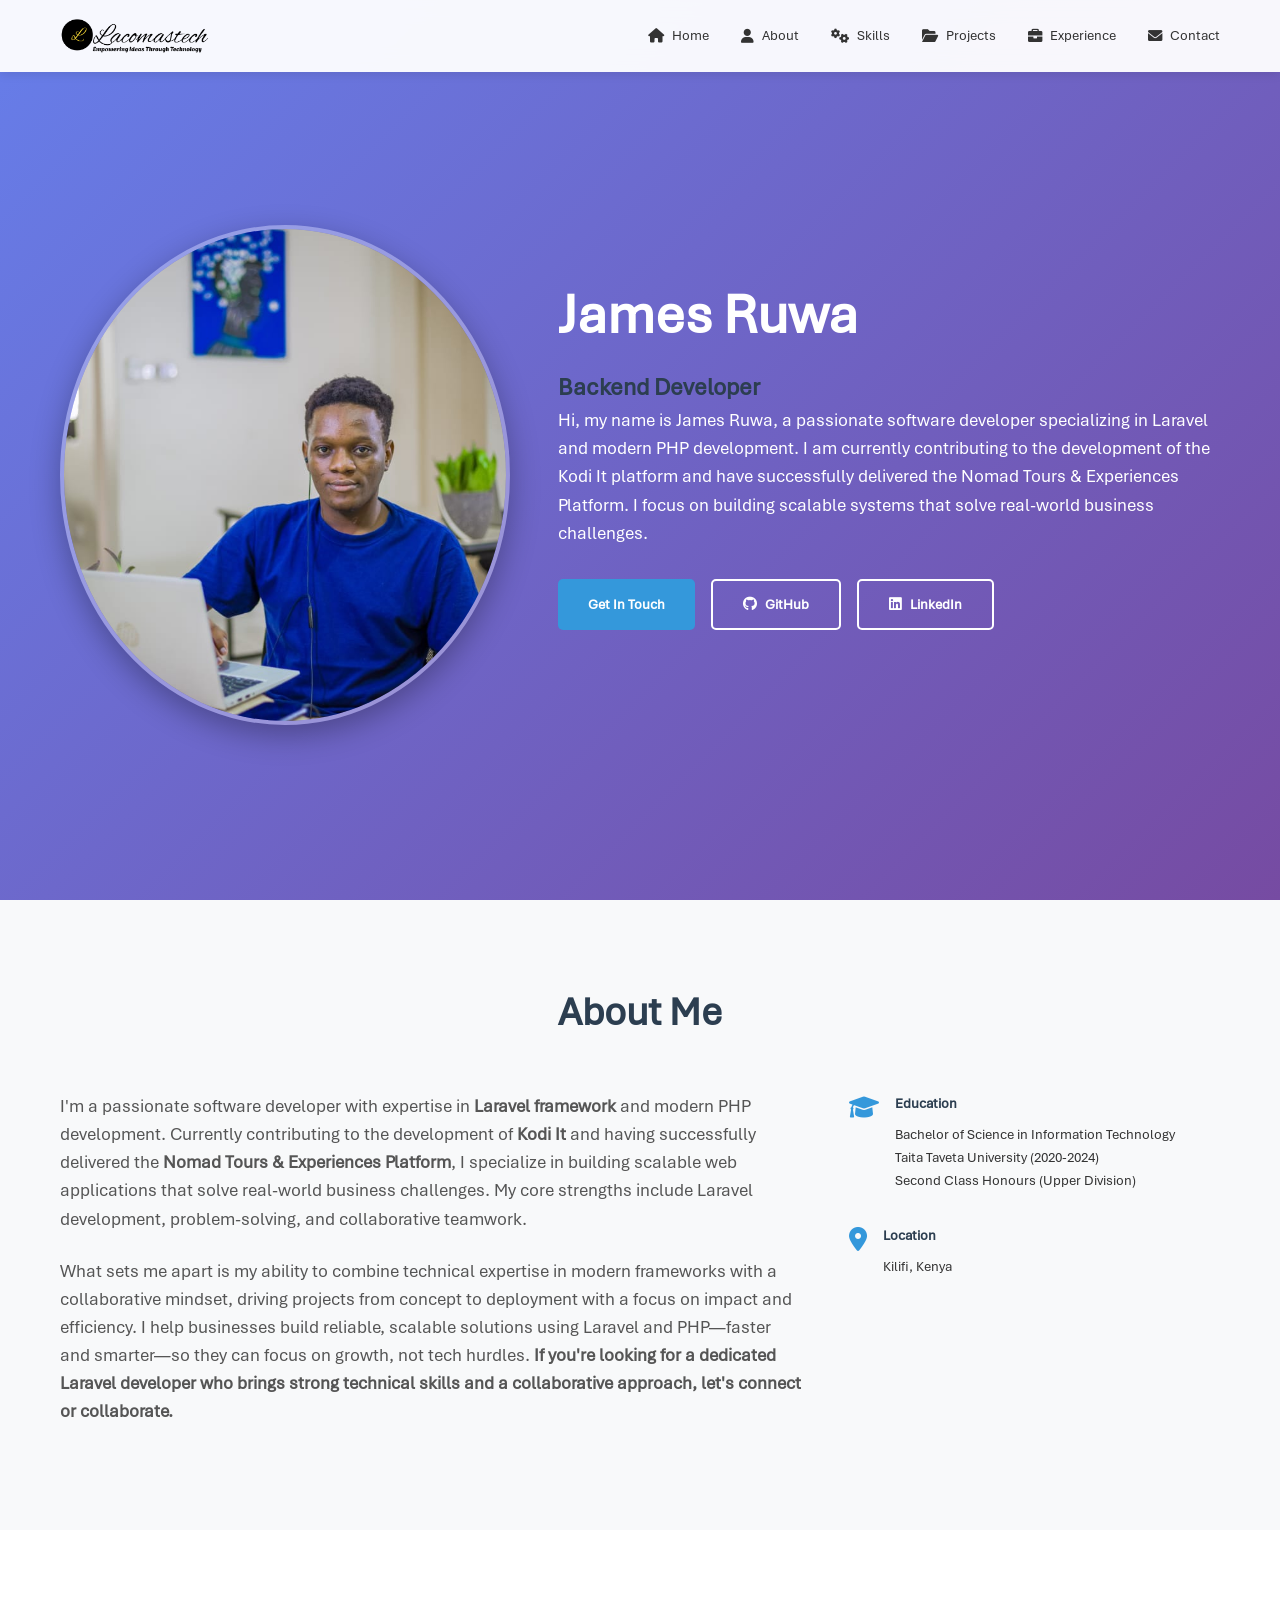
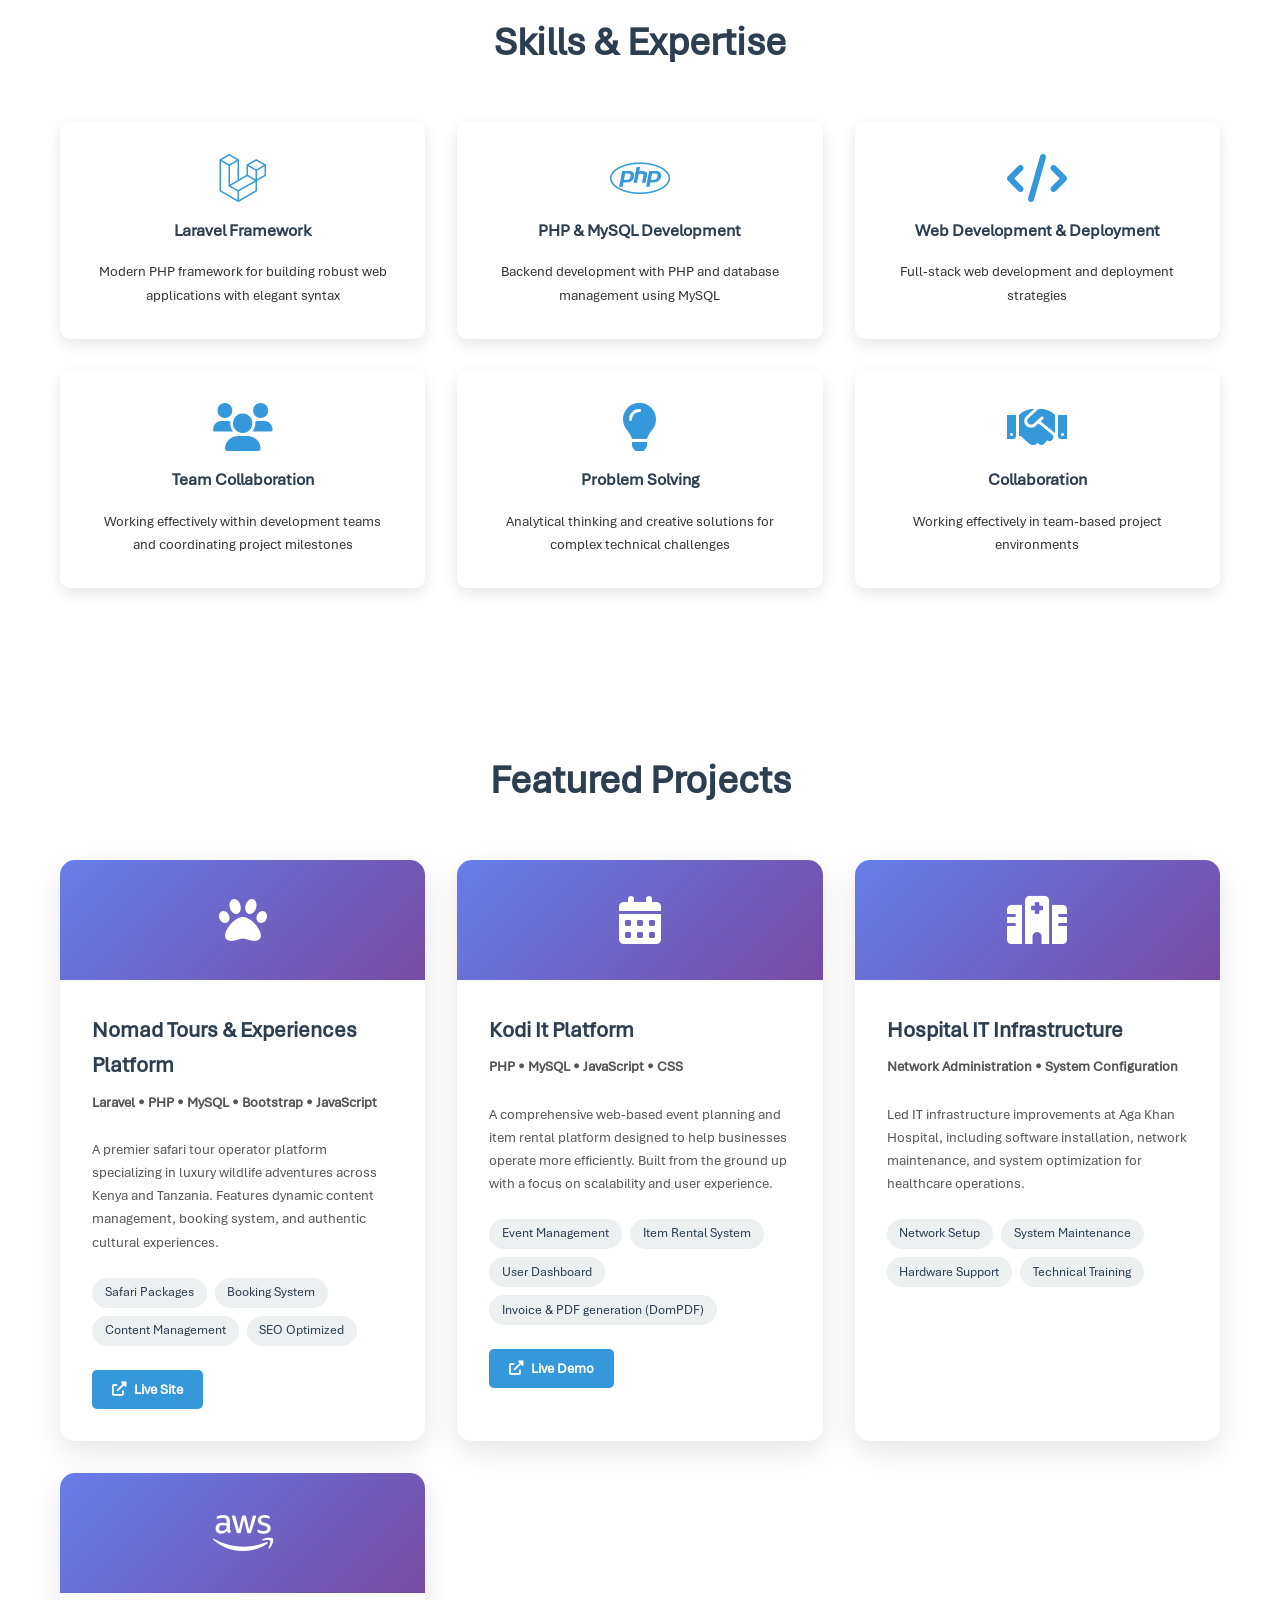
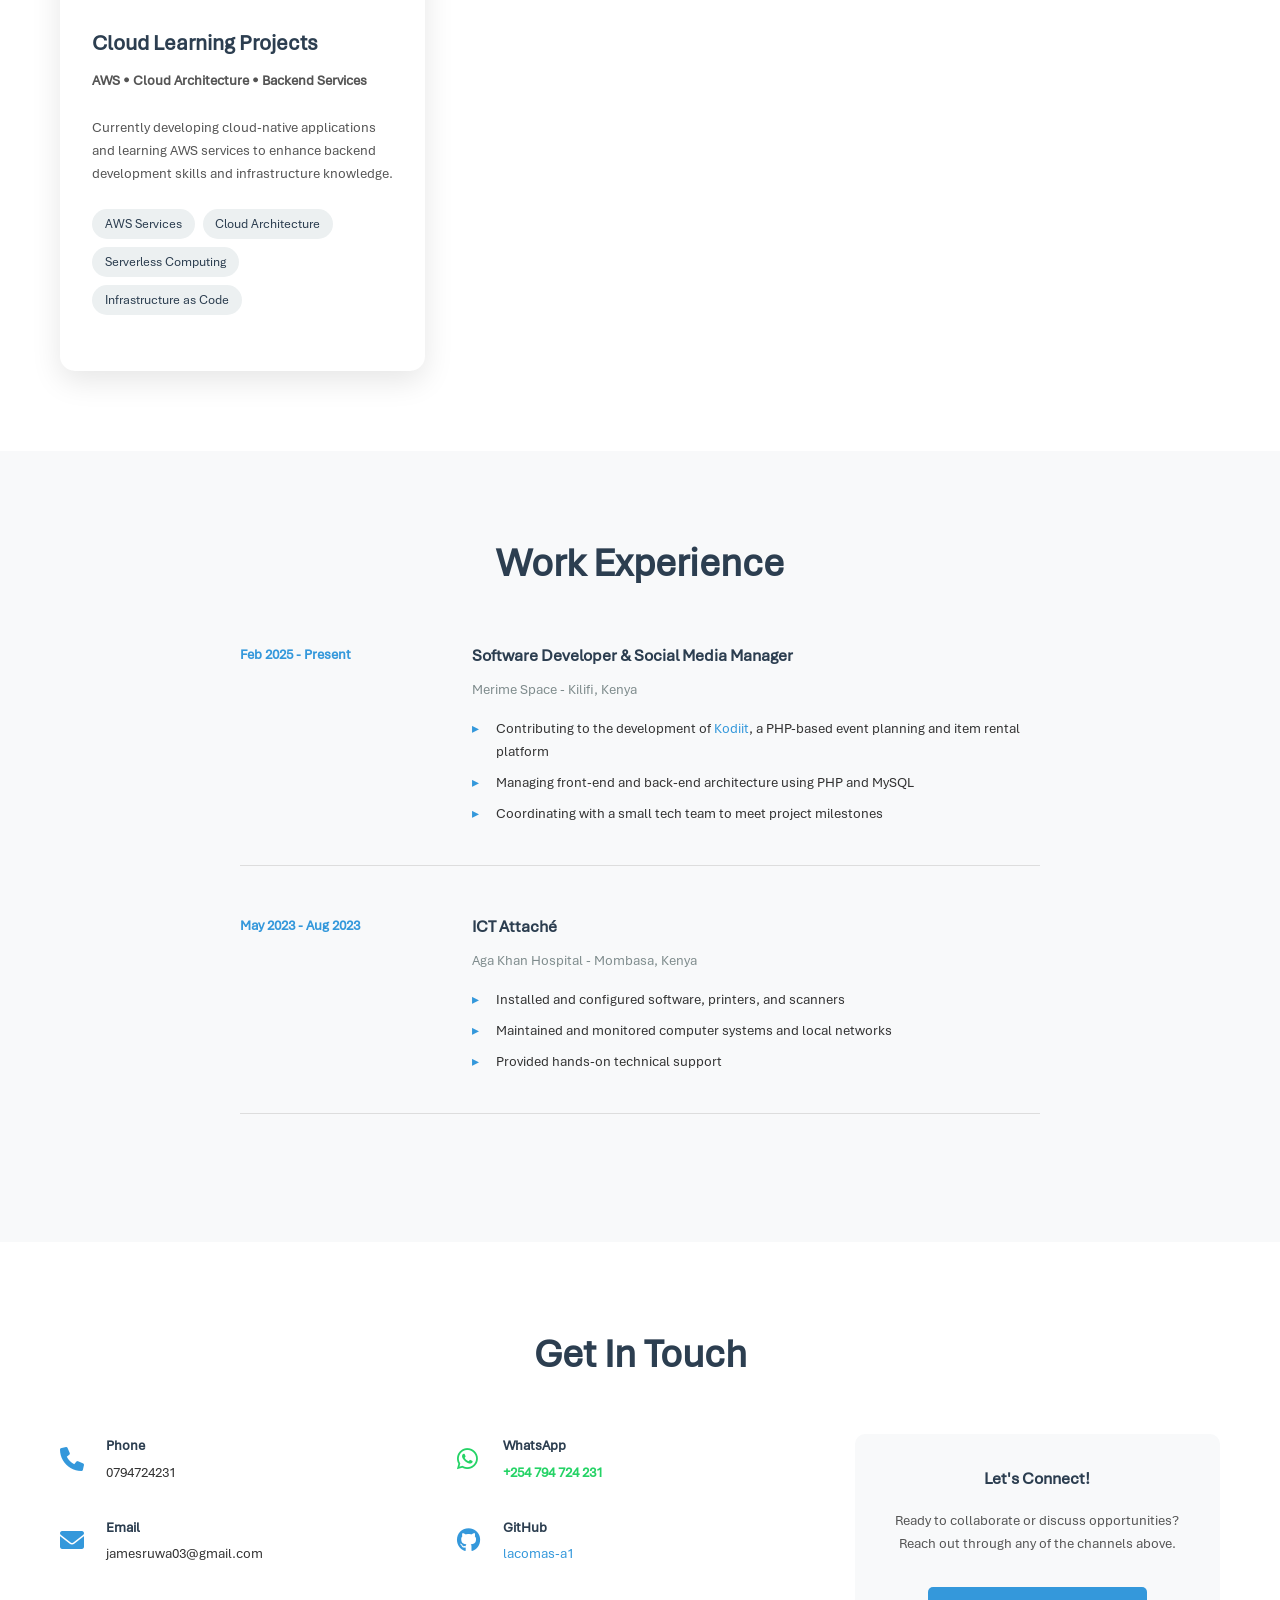
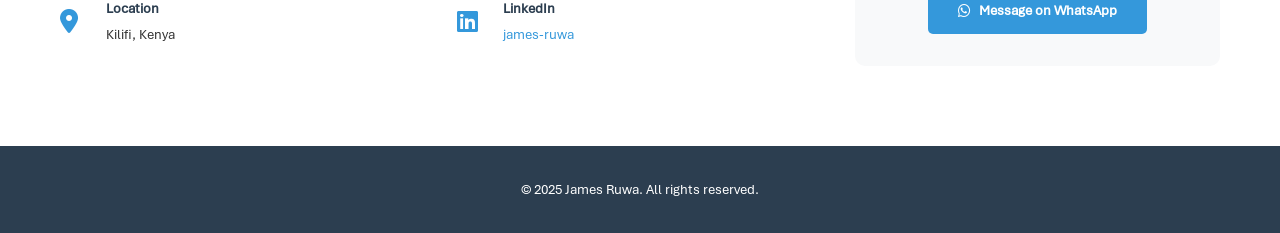
==== commit 23066f43: "Portfolio" ====
--- a/index.html
+++ b/index.html
@@ -4,7 +4,6 @@
 <head>
     <meta charset="UTF-8">
     <meta name="viewport" content="width=device-width, initial-scale=1.0">
-    <!-- Updated title to align with internship/junior profile: focused on "Backend Developer" -->
     <title>James Ruwa | Backend Developer</title>
     <link rel="stylesheet" href="styles.css">
     <link href="https://cdnjs.cloudflare.com/ajax/libs/font-awesome/6.0.0/css/all.min.css" rel="stylesheet">
@@ -39,12 +38,12 @@
             </div>
             <div class="hero-text">
                 <h1>James Ruwa</h1>
-                <!-- Hero title simplified to "Backend Developer" for a balanced, internship-friendly impression -->
                 <h3 style="font-size: 1.5rem; color: #2c3e50;">Backend Developer</h3>
                 <p>
                     Hi, my name is James Ruwa, a passionate software developer specializing in Laravel and modern PHP
                     development.
-                    I am currently contributing to the development of the Kodi It platform and have successfully delivered the
+                    I am currently contributing to the development of the Kodi It platform and have successfully
+                    delivered the
                     Nomad Tours & Experiences Platform.
                     I focus on building scalable systems that solve real-world business challenges.
                 </p>
@@ -66,14 +65,19 @@
             <h2>About Me</h2>
             <div class="about-content">
                 <div class="about-text">
-                    <p>I'm a passionate software developer with expertise in <strong>Laravel framework</strong> and modern PHP development. Currently contributing to the development of
+                    <p>I'm a passionate software developer with expertise in <strong>Laravel framework</strong> and
+                        modern PHP development. Currently contributing to the development of
                         <strong>Kodi It</strong> and having successfully delivered the <strong>Nomad Tours & Experiences
                             Platform</strong>, I specialize in building scalable web applications that solve real-world
-                        business challenges. My core strengths include Laravel development, problem-solving, and collaborative teamwork.</p>
-                    <p>What sets me apart is my ability to combine technical expertise in modern frameworks with a collaborative mindset, driving projects from concept to deployment with a focus on impact and
+                        business challenges. My core strengths include Laravel development, problem-solving, and
+                        collaborative teamwork.
+                    </p>
+                    <p>What sets me apart is my ability to combine technical expertise in modern frameworks with a
+                        collaborative mindset, driving projects from concept to deployment with a focus on impact and
                         efficiency. I help businesses build reliable, scalable solutions using Laravel and PHP—faster
                         and smarter—so they can focus on growth, not tech hurdles. <strong>If you're looking for a
-                            dedicated Laravel developer who brings strong technical skills and a collaborative approach, let's
+                            dedicated Laravel developer who brings strong technical skills and a collaborative approach,
+                            let's
                             connect or collaborate.</strong></p>
                 </div>
                 <div class="about-info">
@@ -117,26 +121,11 @@
                     <h3>Web Development & Deployment</h3>
                     <p>Full-stack web development and deployment strategies</p>
                 </div>
-                <!-- <div class="skill-card">
-                    <i class="fas fa-network-wired"></i>
-                    <h3>Networking & IT Support</h3>
-                    <p>Network configuration, system maintenance, and technical support</p>
-                </div> -->
-                <!-- <div class="skill-card">
-                    <i class="fas fa-share-alt"></i>
-                    <h3>Social Media Management</h3>
-                    <p>Digital engagement strategies and social media presence management</p>
-                </div> -->
                 <div class="skill-card">
                     <i class="fas fa-users"></i>
                     <h3>Team Collaboration</h3>
                     <p>Working effectively within development teams and coordinating project milestones</p>
                 </div>
-                <!-- <div class="skill-card">
-                    <i class="fab fa-aws"></i>
-                    <h3>AWS Cloud Technologies</h3>
-                    <p>Actively learning cloud infrastructure and backend services on AWS</p>
-                </div> -->
                 <div class="skill-card">
                     <i class="fas fa-lightbulb"></i>
                     <h3>Problem Solving</h3>
@@ -175,6 +164,9 @@
                             <a href="https://wildnomads.co.ke" target="_blank" class="btn primary">
                                 <i class="fas fa-external-link-alt"></i> Live Site
                             </a>
+                            <!-- <a href="project-nomad.html" class="btn secondary view-more">
+                                <i class="fas fa-info-circle"></i> View More
+                            </a> -->
                         </div>
                     </div>
                 </div>
@@ -193,12 +185,16 @@
                             <span class="feature-tag">Event Management</span>
                             <span class="feature-tag">Item Rental System</span>
                             <span class="feature-tag">User Dashboard</span>
-                            <span class="feature-tag">Payment Integration</span>
+                            <span class="feature-tag">Invoice & PDF generation (DomPDF)</span>
+                            <!-- <span class="feature-tag">Payment Integration</span> -->
                         </div>
                         <div class="project-links">
                             <a href="https://kodiit.africa" target="_blank" class="btn primary">
                                 <i class="fas fa-external-link-alt"></i> Live Demo
                             </a>
+                            <!-- <a href="project-kodiit.html" class="btn secondary view-more">
+                                <i class="fas fa-info-circle"></i> View More
+                            </a> -->
                         </div>
                     </div>
                 </div>
@@ -242,22 +238,21 @@
         </div>
     </section>
 
+
     <section id="experience" class="experience">
         <div class="container">
             <h2>Work Experience</h2>
             <div class="timeline">
                 <div class="timeline-item">
-                    <div class="timeline-date">Feb 2025 - Dec 2025</div>
+                    <div class="timeline-date">Feb 2025 - Present</div>
                     <div class="timeline-content">
                         <h3>Software Developer & Social Media Manager</h3>
                         <h4>Merime Space - Kilifi, Kenya</h4>
                         <ul>
-                            <!-- Updated wording to reflect collaborative contribution rather than leadership -->
-                            <li>Contributing to the development of <a href="https://kodiit.africa" target="_blank">Kodiit</a>, a
-                                PHP-based event planning and item rental platform</li>
+                            <li>Contributing to the development of <a href="https://kodiit.africa"
+                                    target="_blank">Kodiit</a>, a PHP-based event planning and item rental platform</li>
                             <li>Managing front-end and back-end architecture using PHP and MySQL</li>
                             <li>Coordinating with a small tech team to meet project milestones</li>
-                            <li>Handling social media presence and digital engagement strategies</li>
                         </ul>
                     </div>
                 </div>
@@ -269,8 +264,7 @@
                         <ul>
                             <li>Installed and configured software, printers, and scanners</li>
                             <li>Maintained and monitored computer systems and local networks</li>
-                            <li>Provided hands-on technical support and resolved system faults</li>
-                            <li>Repaired and replaced hardware as needed</li>
+                            <li>Provided hands-on technical support</li>
                         </ul>
                     </div>
                 </div>
@@ -333,9 +327,7 @@
                     <h3>Let's Connect!</h3>
                     <p>Ready to collaborate or discuss opportunities? Reach out through any of the channels above.</p>
                     <a href="https://wa.me/254794724231?text=Hi%20James,%20I%20found%20your%20portfolio%20and%20would%20like%20to%20connect!"
-                        target="_blank" class="btn primary">
-                        <i class="fab fa-whatsapp"></i> Message on WhatsApp
-                    </a>
+                        target="_blank" class="btn primary"><i class="fab fa-whatsapp"></i> Message on WhatsApp</a>
                 </div>
             </div>
         </div>
--- a/styles.css
+++ b/styles.css
@@ -705,4 +705,15 @@
         font-size: 1rem;
         display: none;
     }
+}
+
+.btn.view-more {
+    background: #2c3e50;
+    margin-left: 0.5rem;
+    border: none;
+    cursor: pointer;
+}
+
+.btn.view-more:hover {
+    background: #3498db;
 }
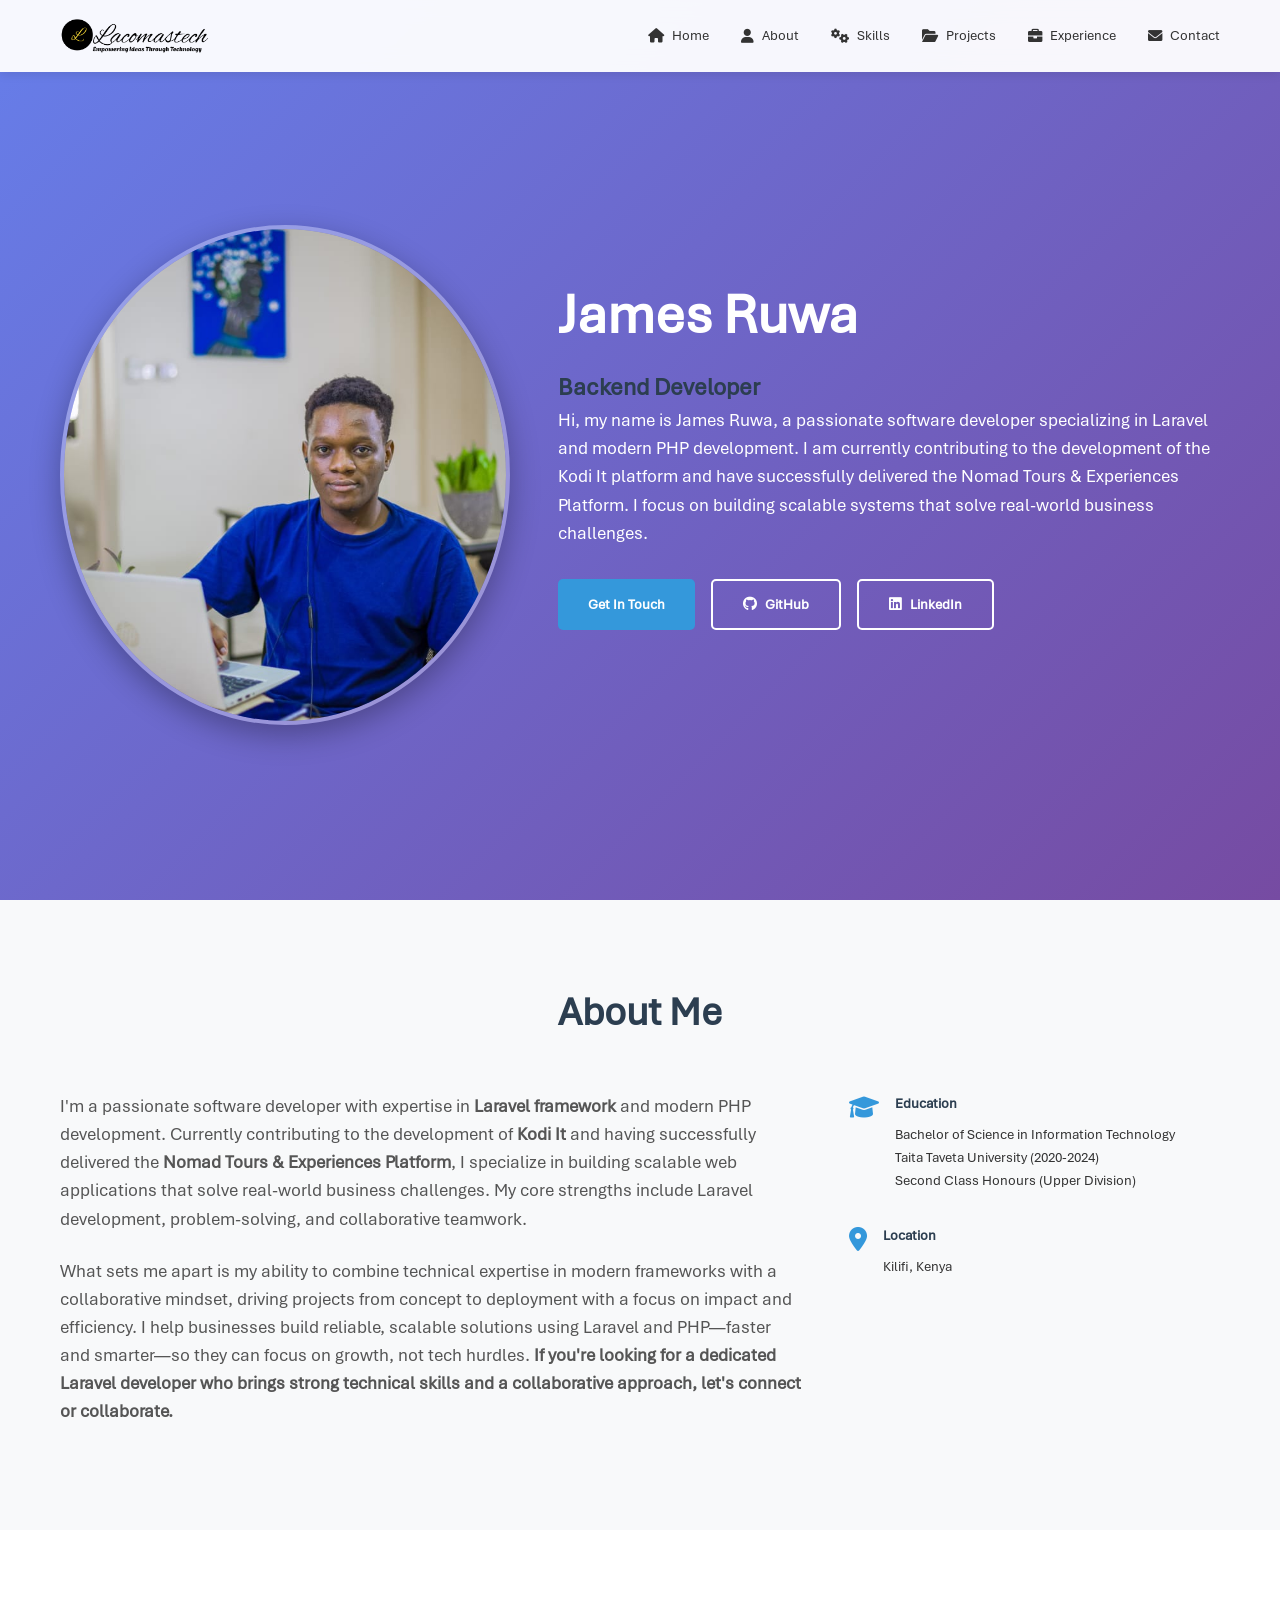
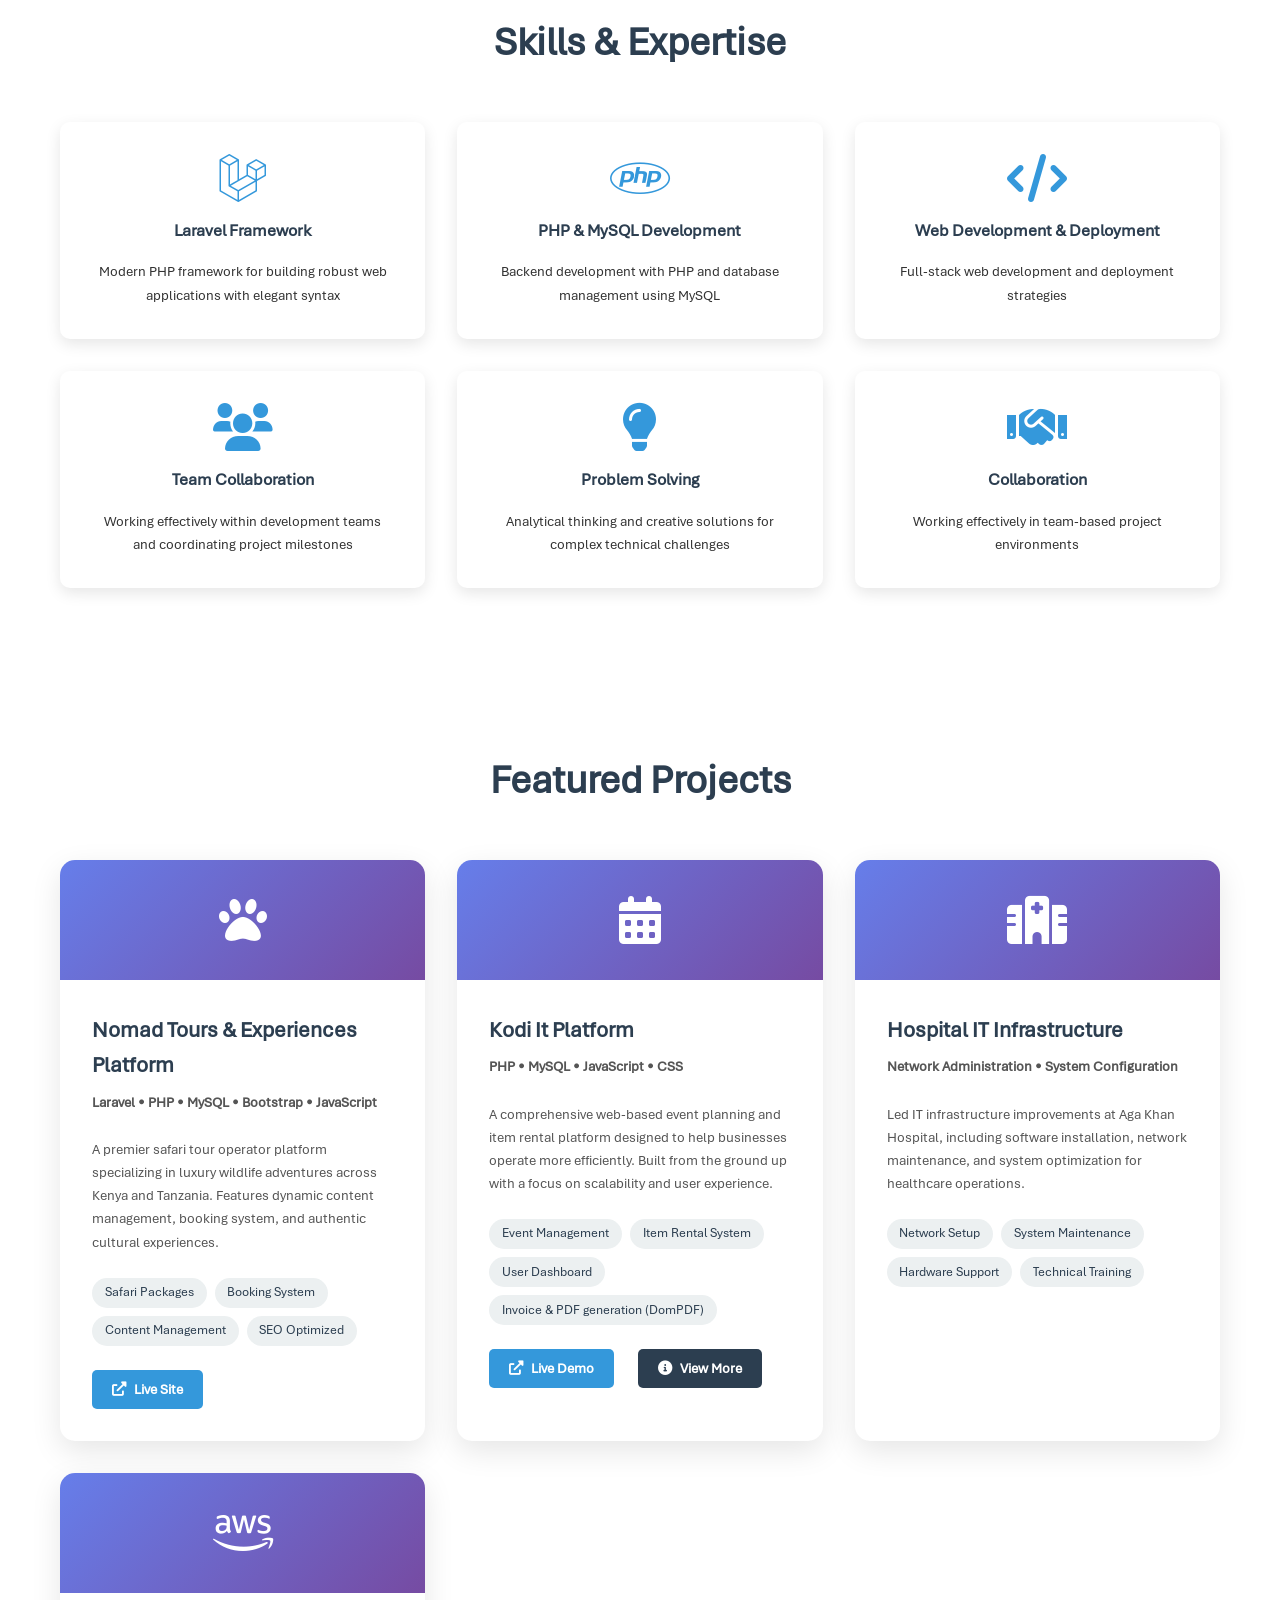
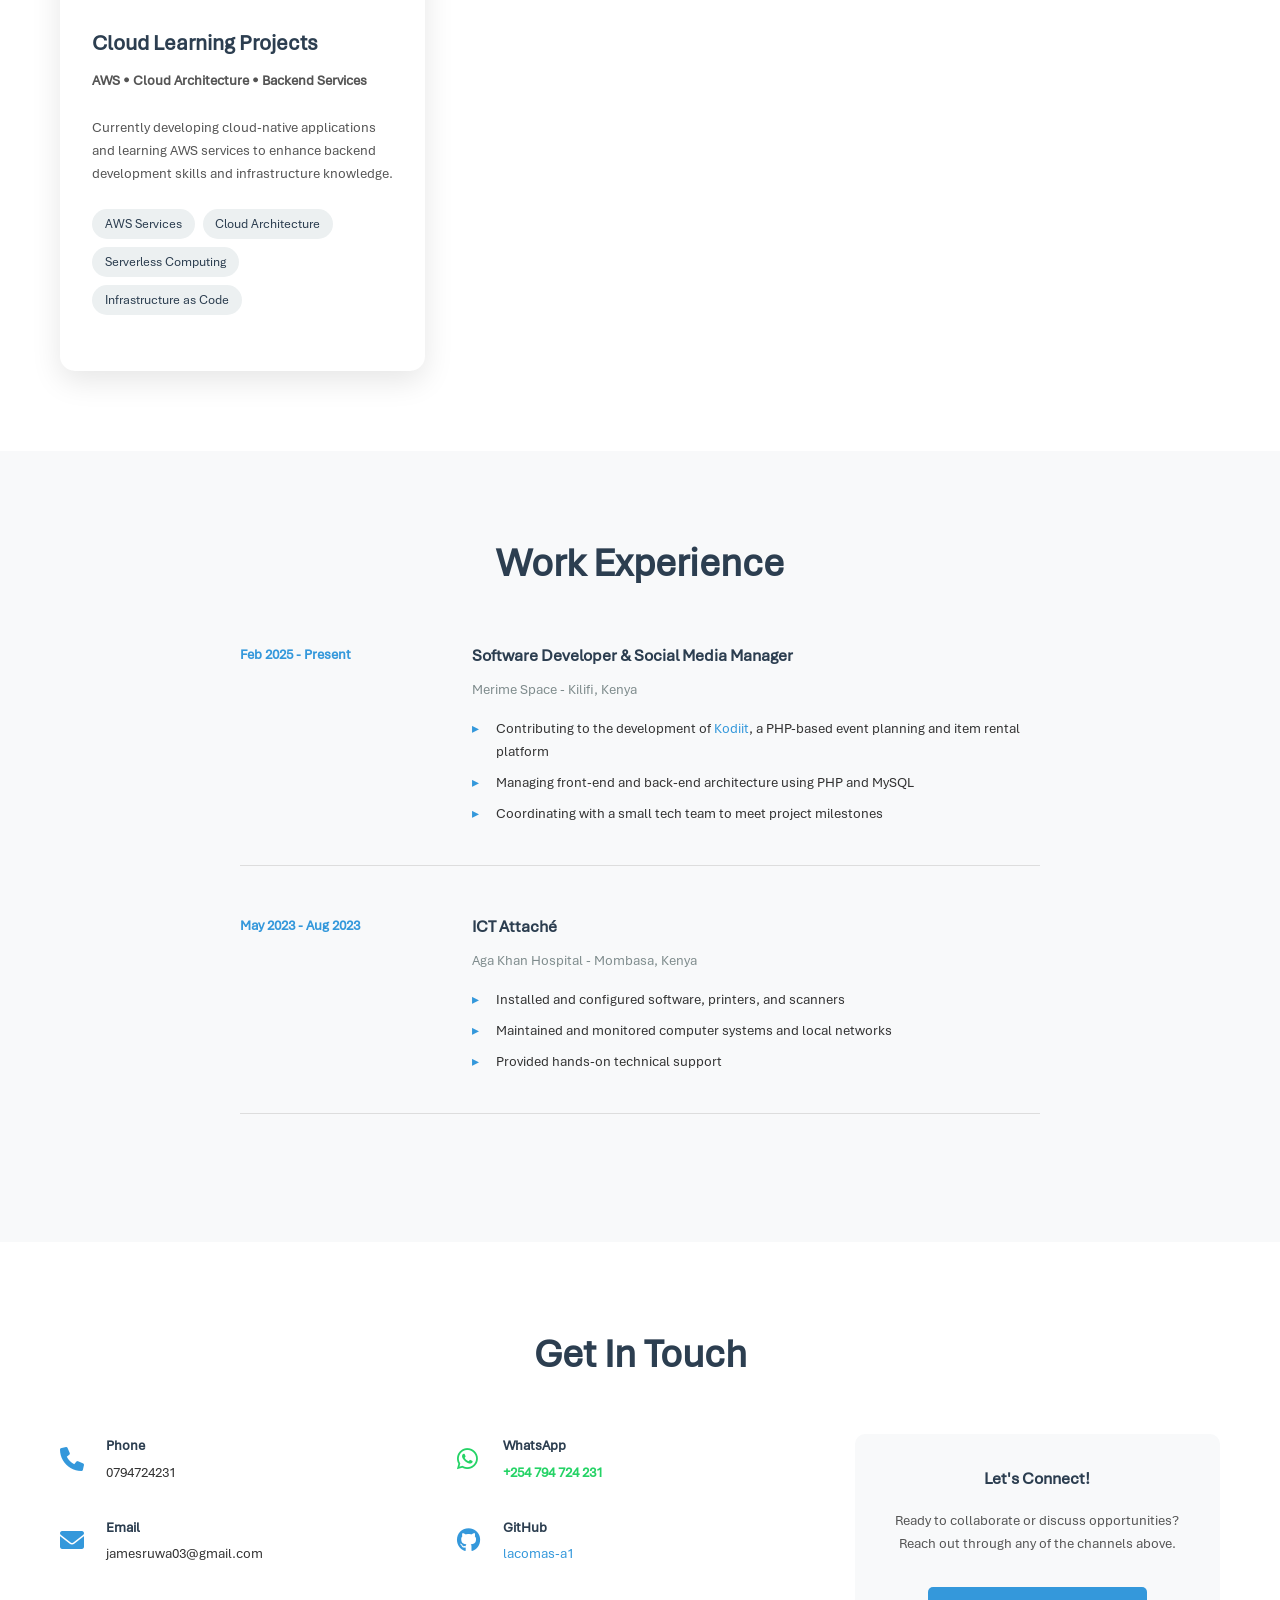
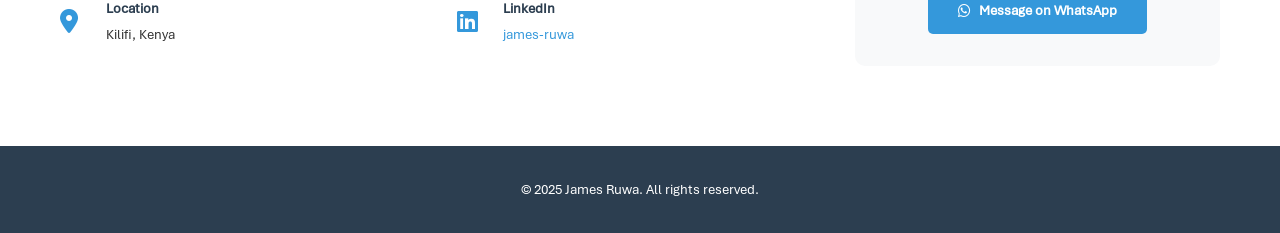
==== commit cb534260: "Portfolio" ====
--- a/index.html
+++ b/index.html
@@ -192,9 +192,9 @@
                             <a href="https://kodiit.africa" target="_blank" class="btn primary">
                                 <i class="fas fa-external-link-alt"></i> Live Demo
                             </a>
-                            <!-- <a href="project-kodiit.html" class="btn secondary view-more">
+                            <a href="project-kodiit.html" class="btn secondary view-more">
                                 <i class="fas fa-info-circle"></i> View More
-                            </a> -->
+                            </a>
                         </div>
                     </div>
                 </div>
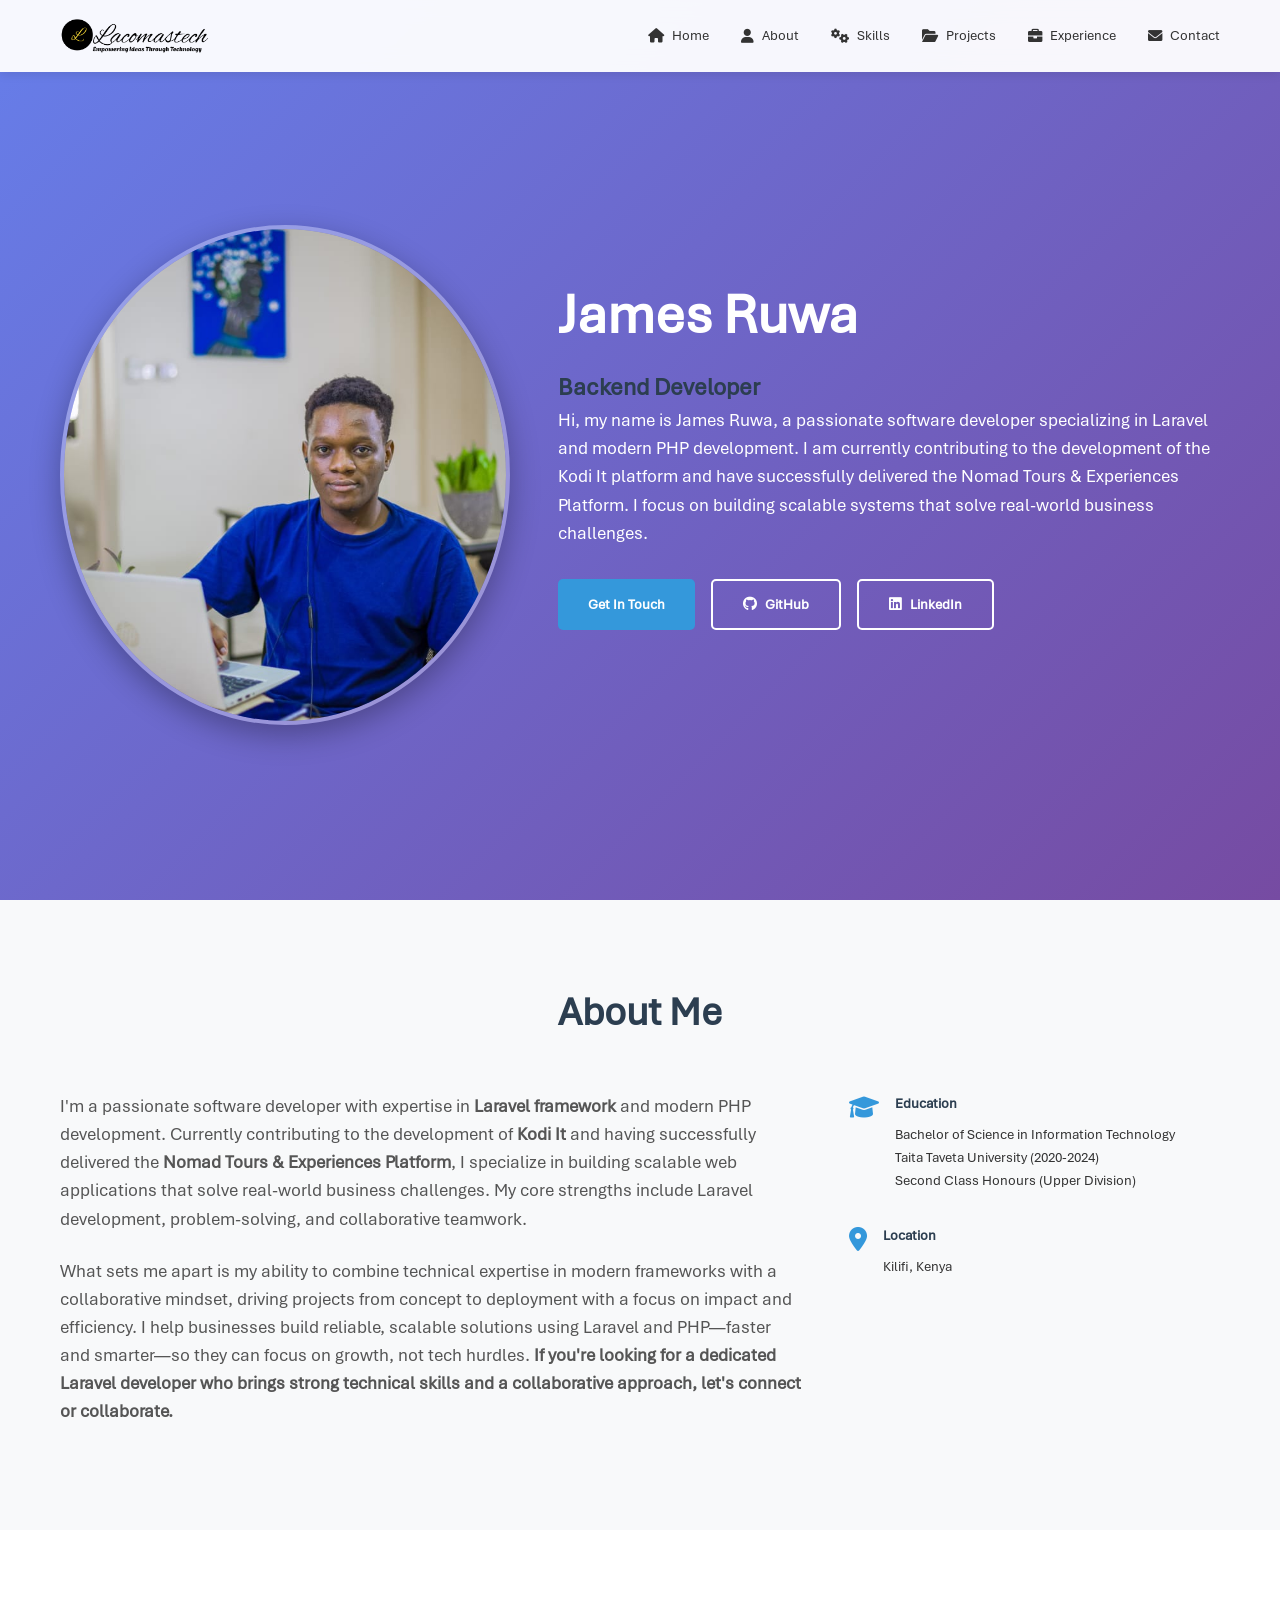
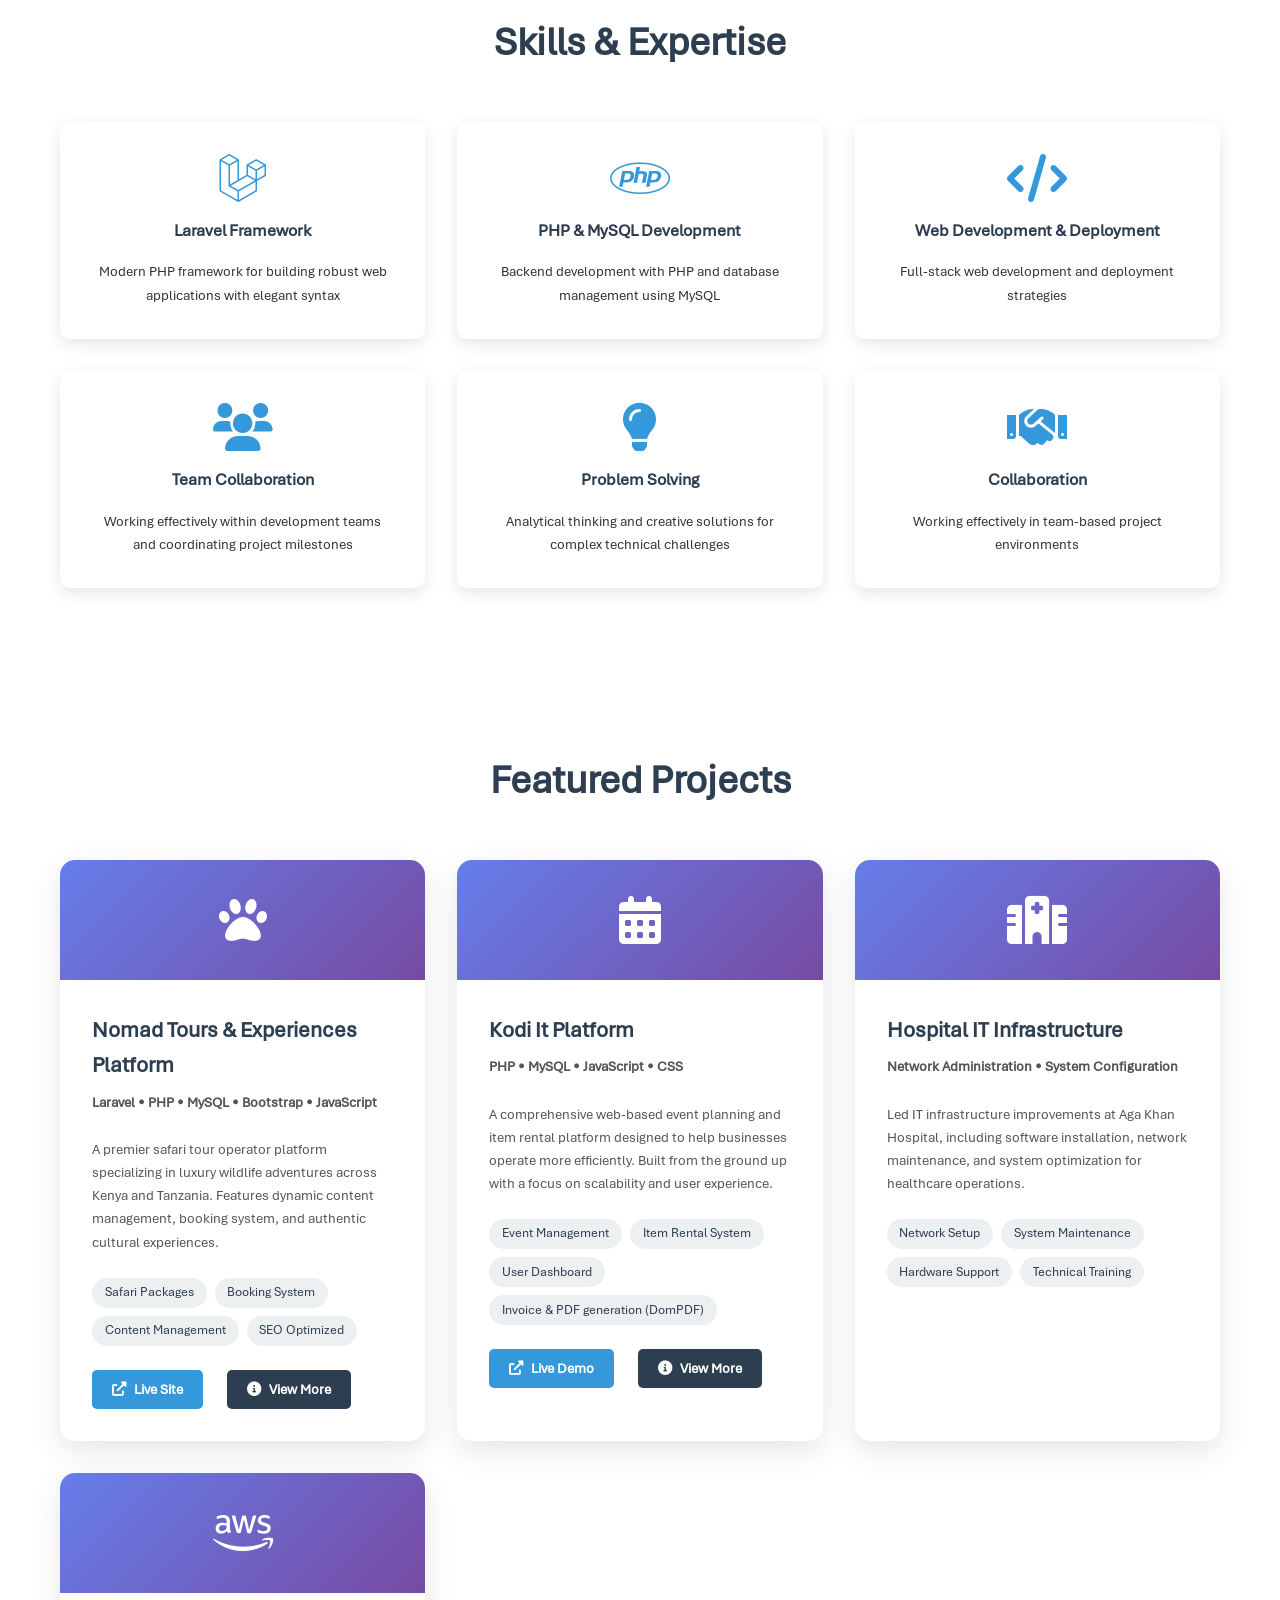
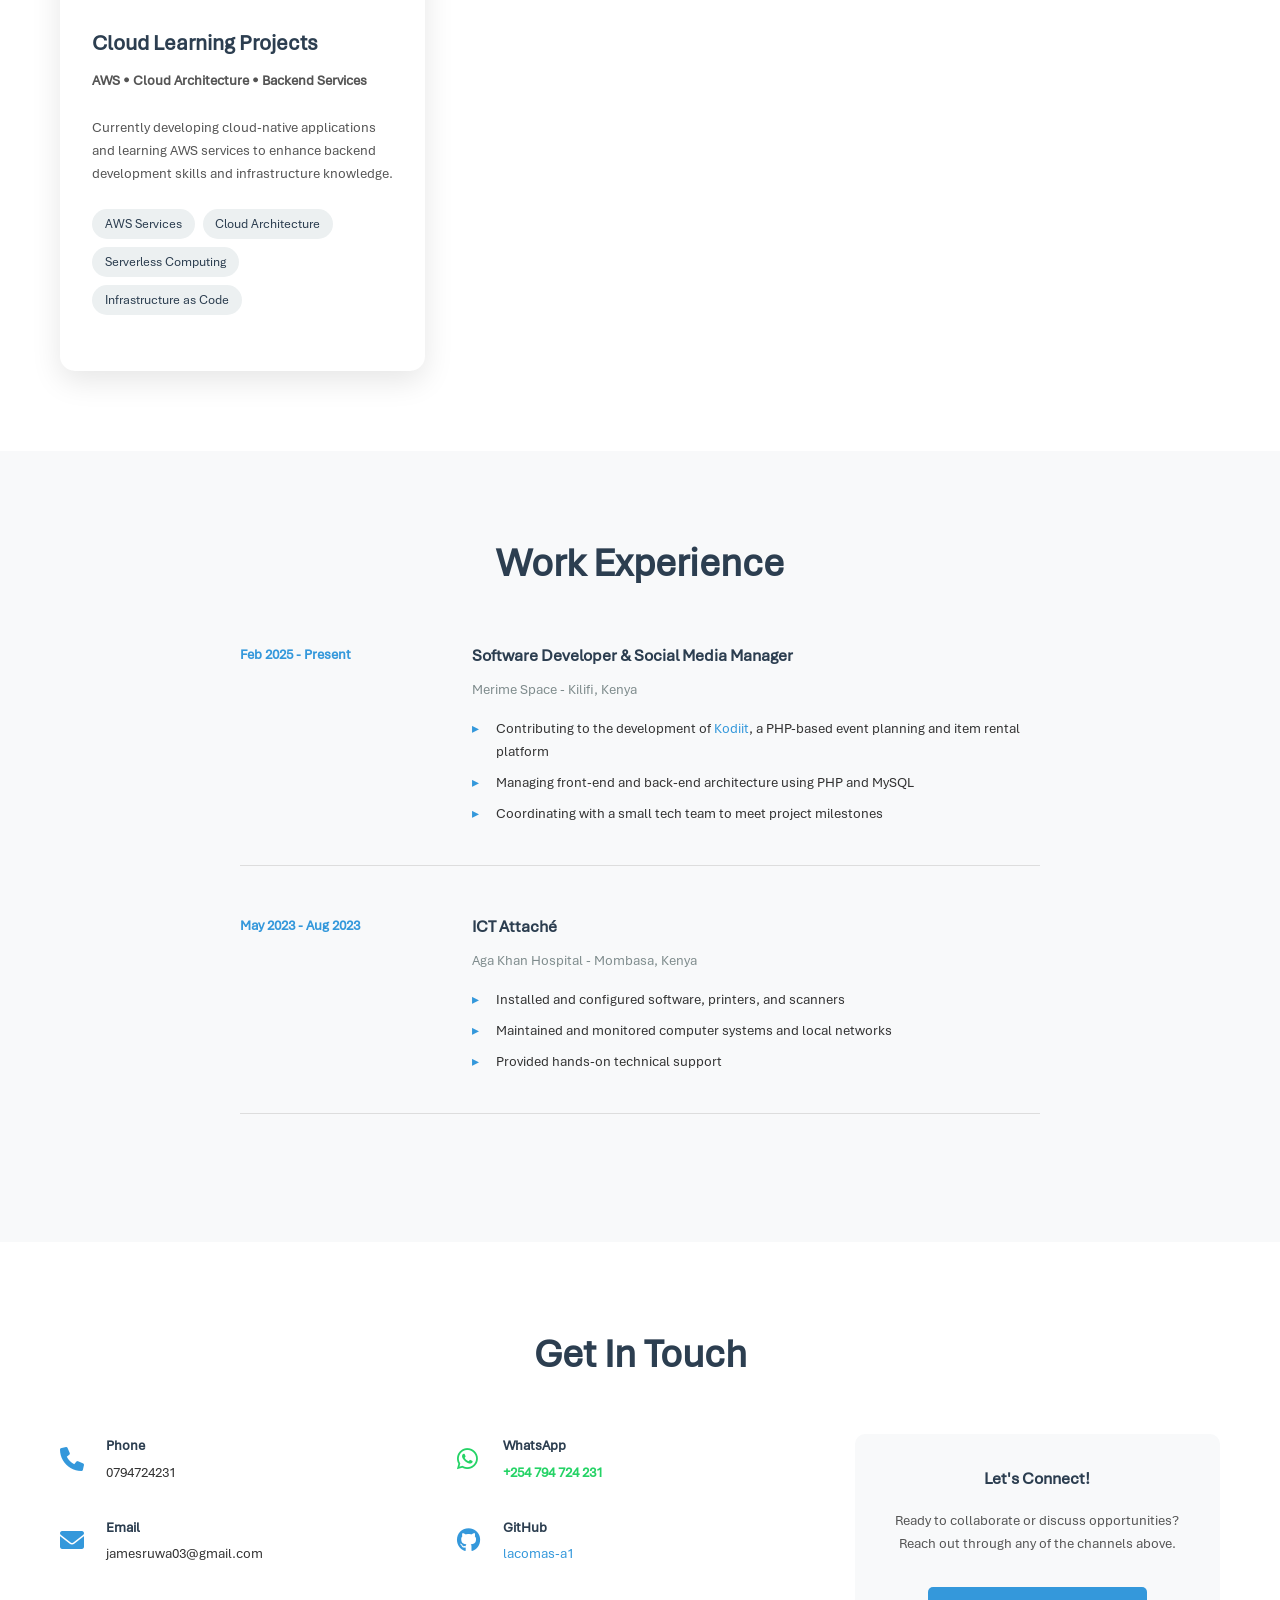
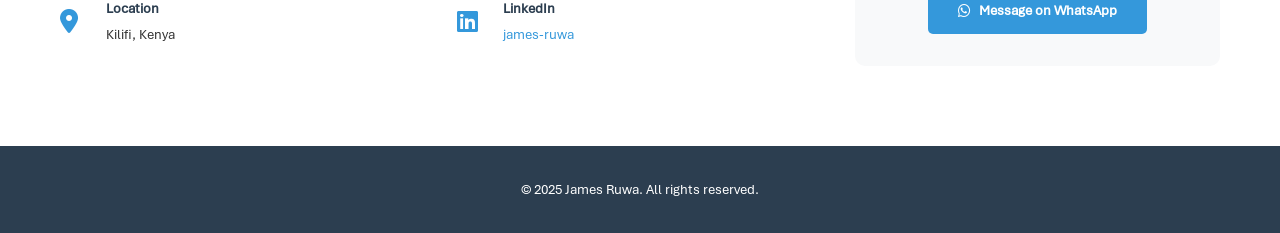
==== commit f500e1d1: "Portfolio" ====
--- a/index.html
+++ b/index.html
@@ -164,9 +164,9 @@
                             <a href="https://wildnomads.co.ke" target="_blank" class="btn primary">
                                 <i class="fas fa-external-link-alt"></i> Live Site
                             </a>
-                            <!-- <a href="project-nomad.html" class="btn secondary view-more">
+                            <a href="project-nomad.html" class="btn secondary view-more">
                                 <i class="fas fa-info-circle"></i> View More
-                            </a> -->
+                            </a>
                         </div>
                     </div>
                 </div>
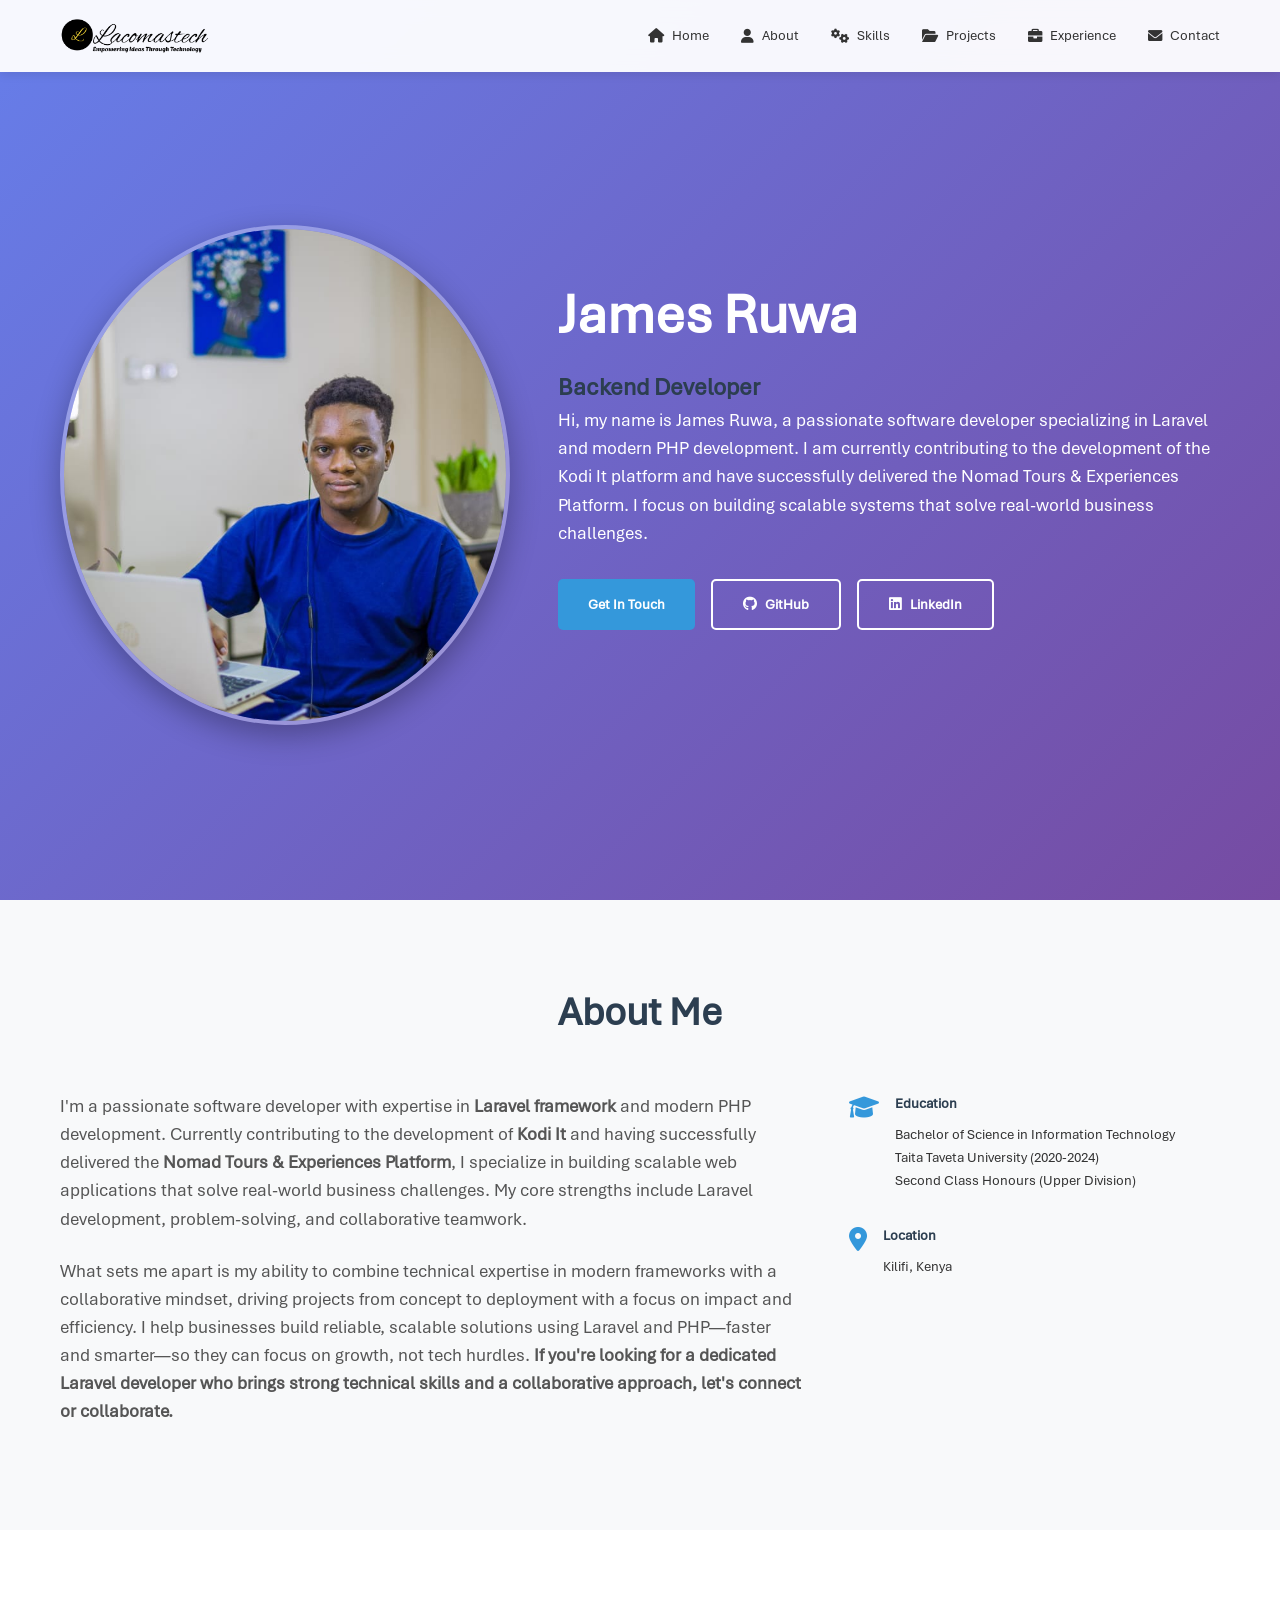
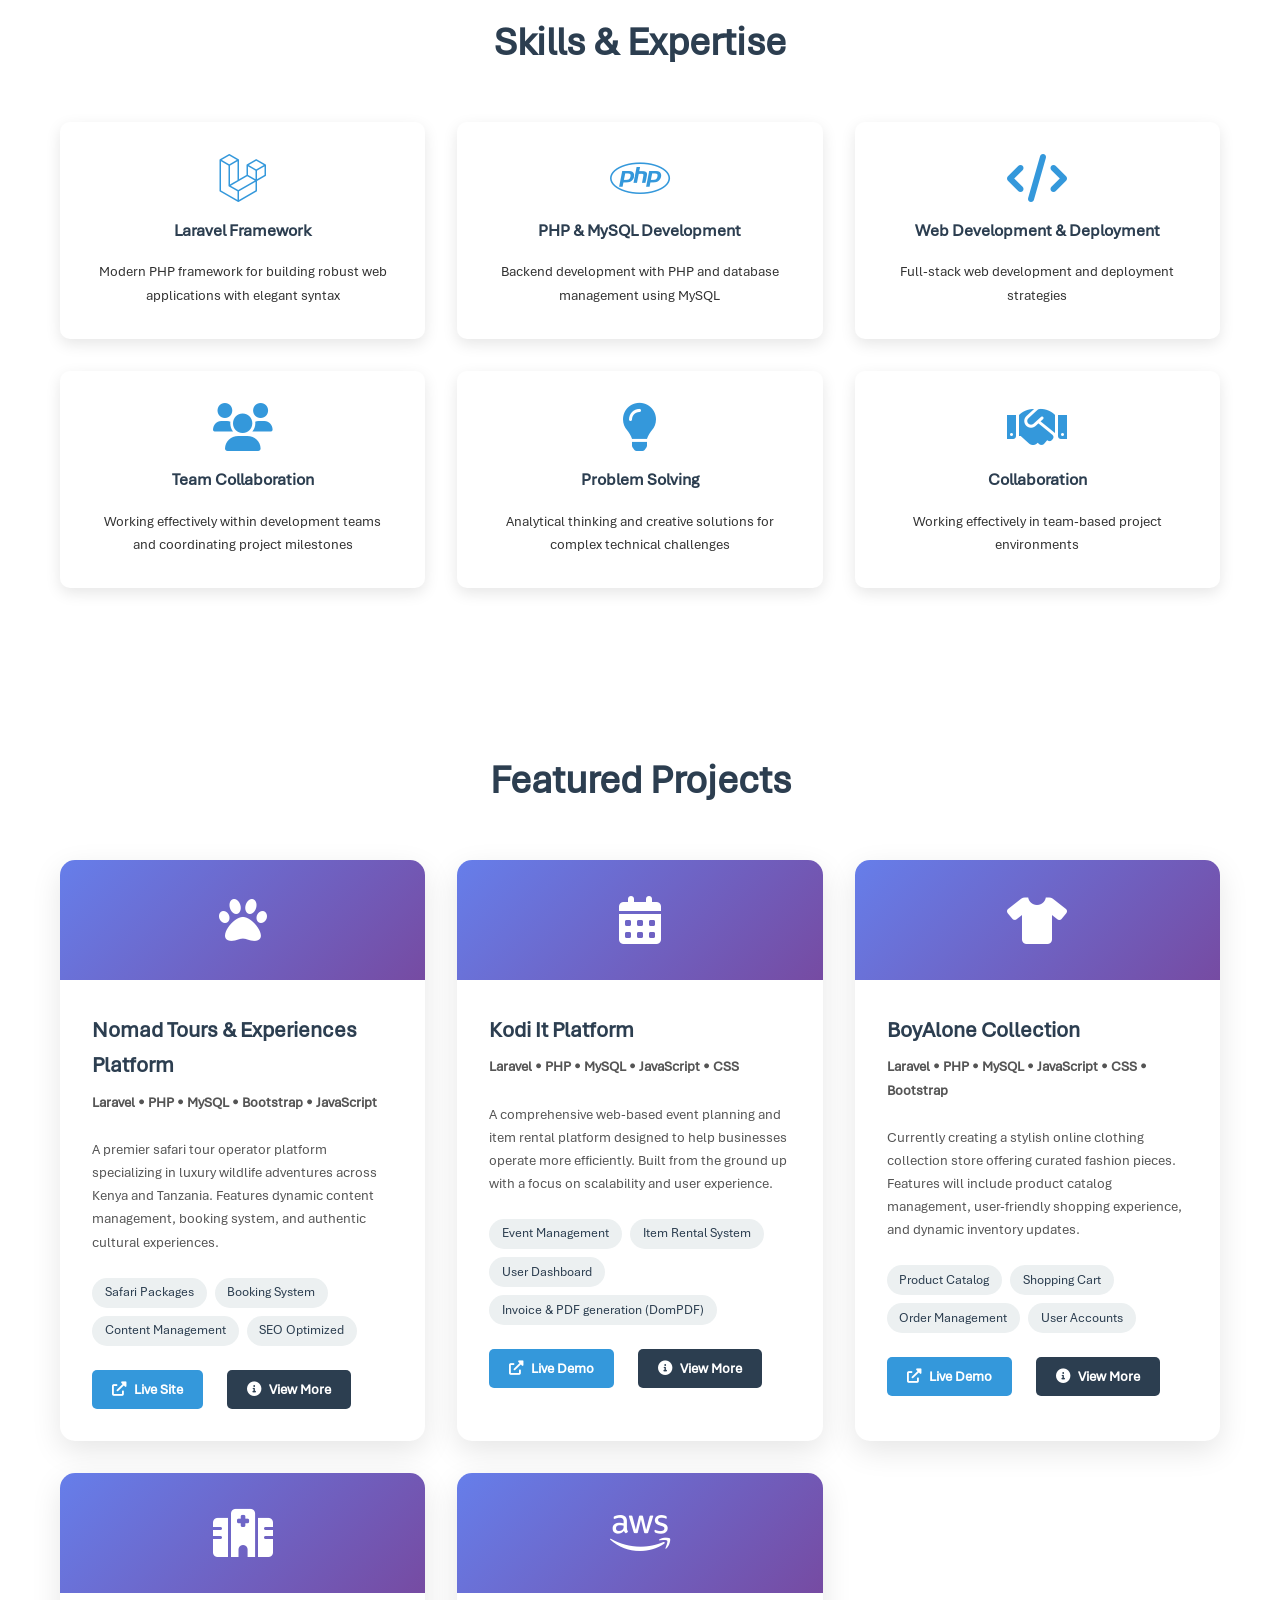
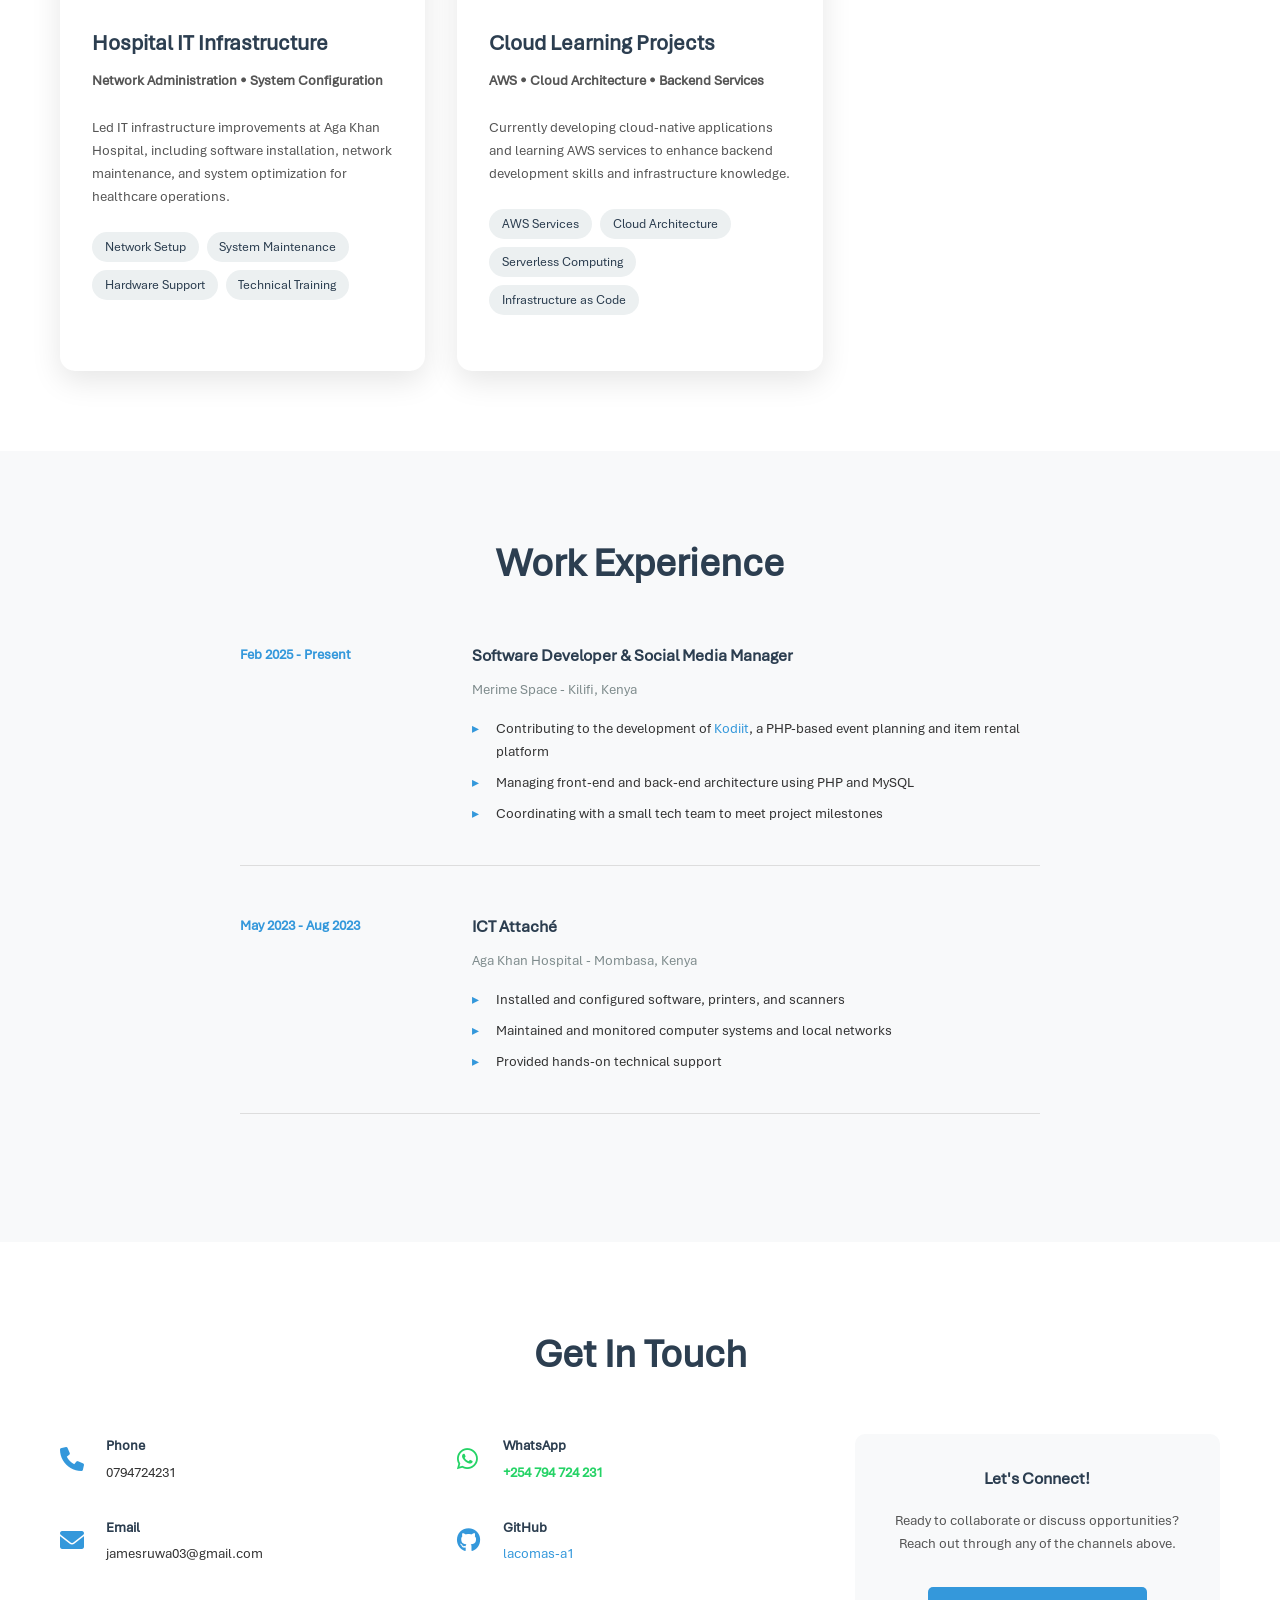
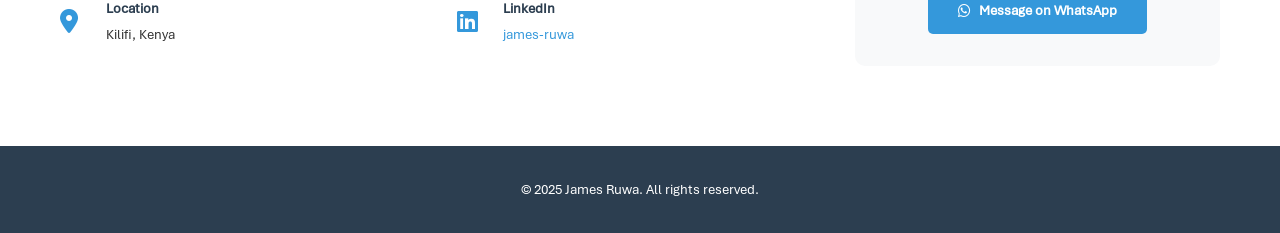
==== commit 6f571098: "Portfolio" ====
--- a/index.html
+++ b/index.html
@@ -177,7 +177,7 @@
                     </div>
                     <div class="project-content">
                         <h3>Kodi It Platform</h3>
-                        <p class="project-tech">PHP • MySQL • JavaScript • CSS</p>
+                        <p class="project-tech">Laravel • PHP • MySQL • JavaScript • CSS</p>
                         <p>A comprehensive web-based event planning and item rental platform designed to help businesses
                             operate more efficiently. Built from the ground up with a focus on scalability and user
                             experience.</p>
@@ -193,6 +193,35 @@
                                 <i class="fas fa-external-link-alt"></i> Live Demo
                             </a>
                             <a href="project-kodiit.html" class="btn secondary view-more">
+                                <i class="fas fa-info-circle"></i> View More
+                            </a>
+                        </div>
+                    </div>
+                </div>
+
+                <div class="project-card">
+                    <div class="project-image">
+                        <i class="fas fa-tshirt"></i>
+                    </div>
+                    <div class="project-content">
+                        <h3>BoyAlone Collection</h3>
+                        <p class="project-tech">Laravel • PHP • MySQL • JavaScript • CSS • Bootstrap</p>
+                        <p>Currently creating a stylish online clothing collection store offering curated fashion
+                            pieces.
+                            Features will include product catalog management, user-friendly shopping experience,
+                            and dynamic inventory updates.</p>
+                        <div class="project-features">
+                            <span class="feature-tag">Product Catalog</span>
+                            <span class="feature-tag">Shopping Cart</span>
+                            <span class="feature-tag">Order Management</span>
+                            <span class="feature-tag">User Accounts</span>
+                            <!-- <span class="feature-tag">Payment Integration</span> -->
+                        </div>
+                        <div class="project-links">
+                            <a href="#" target="_blank" class="btn primary">
+                                <i class="fas fa-external-link-alt"></i> Live Demo
+                            </a>
+                            <a href="#" class="btn secondary view-more">
                                 <i class="fas fa-info-circle"></i> View More
                             </a>
                         </div>
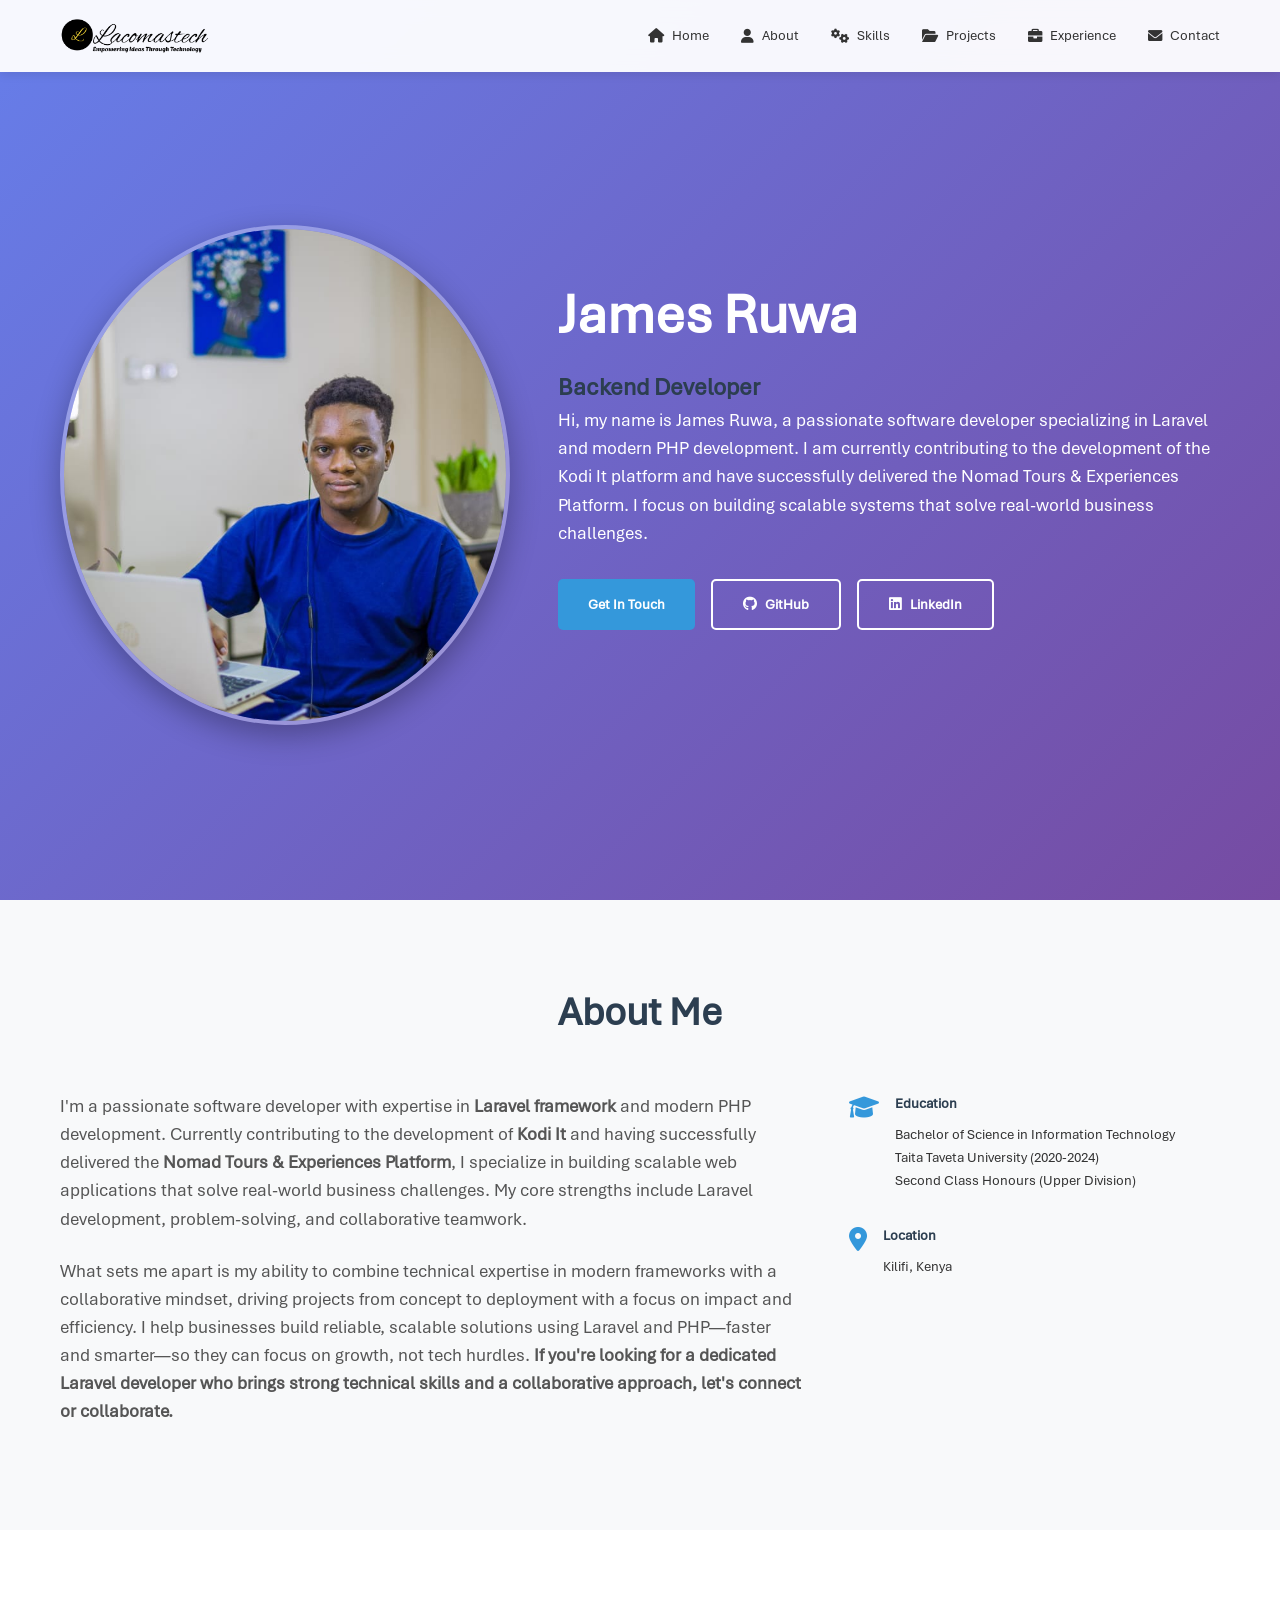
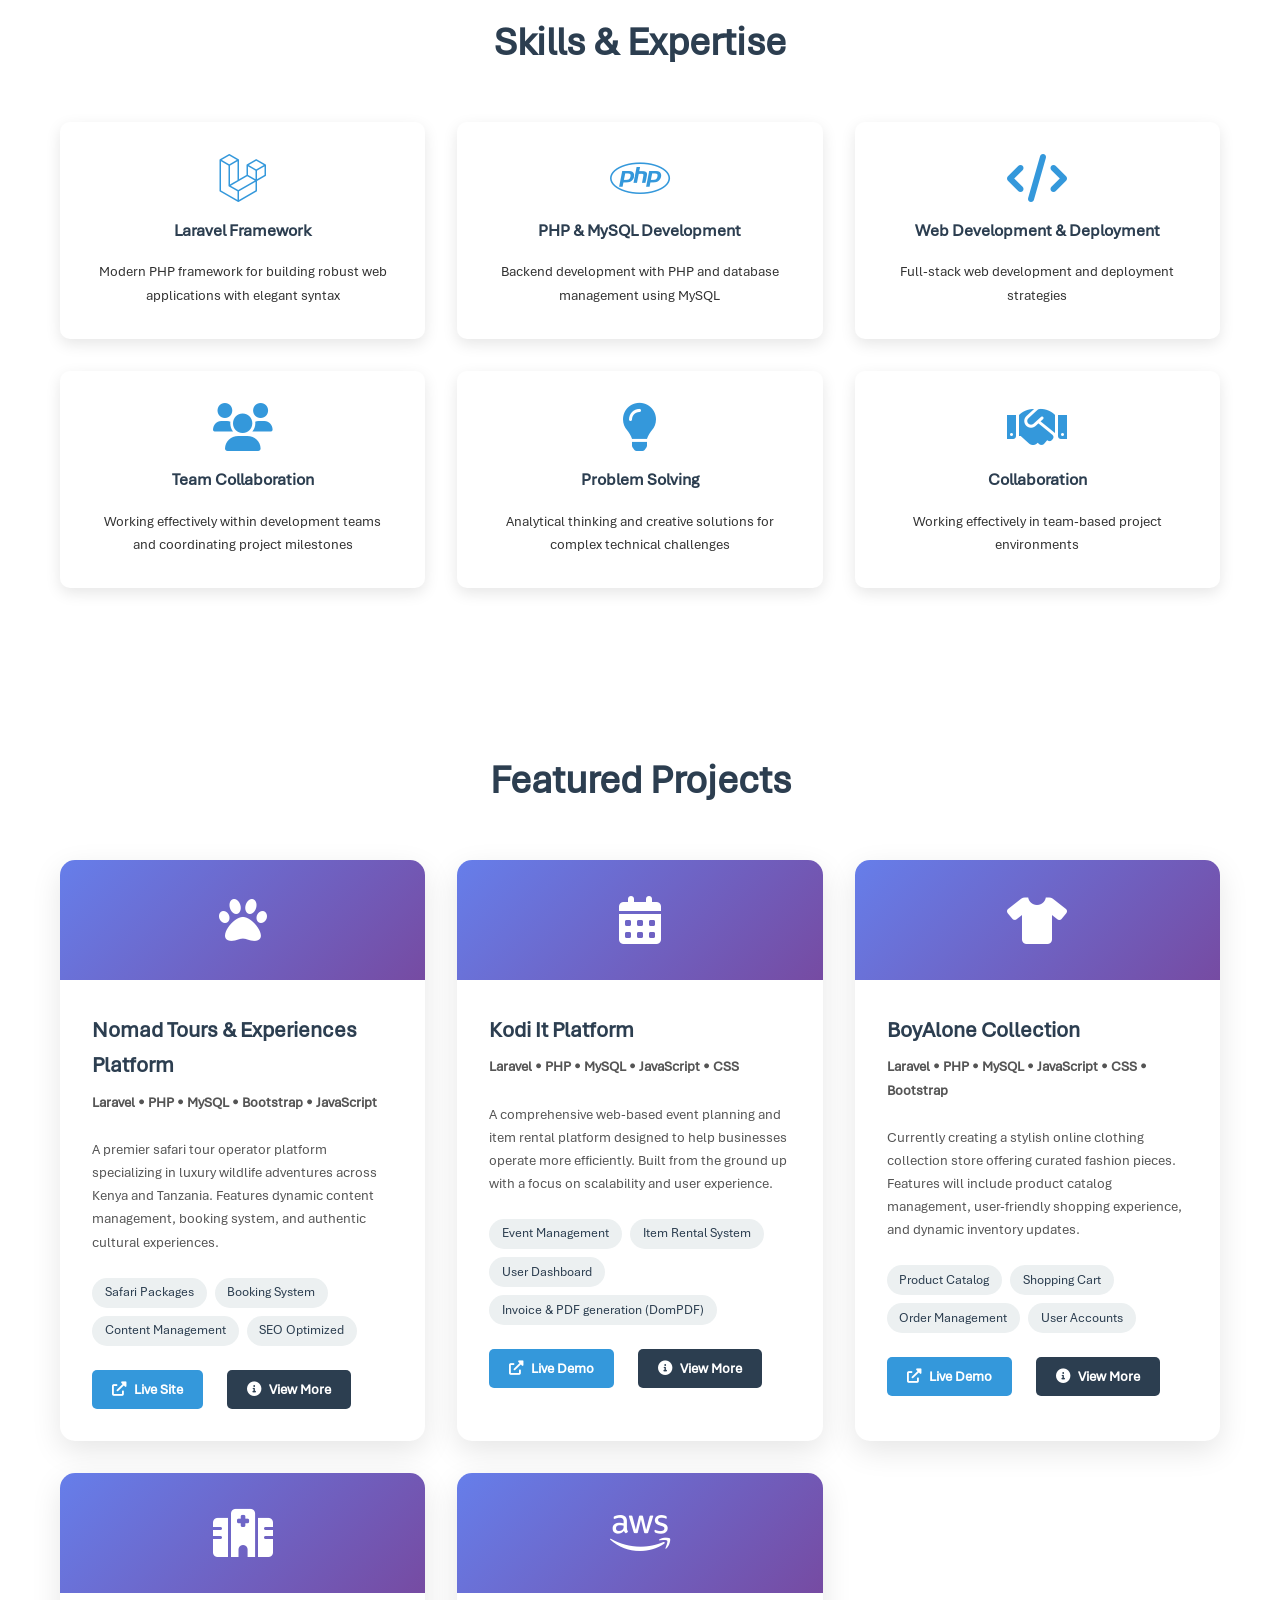
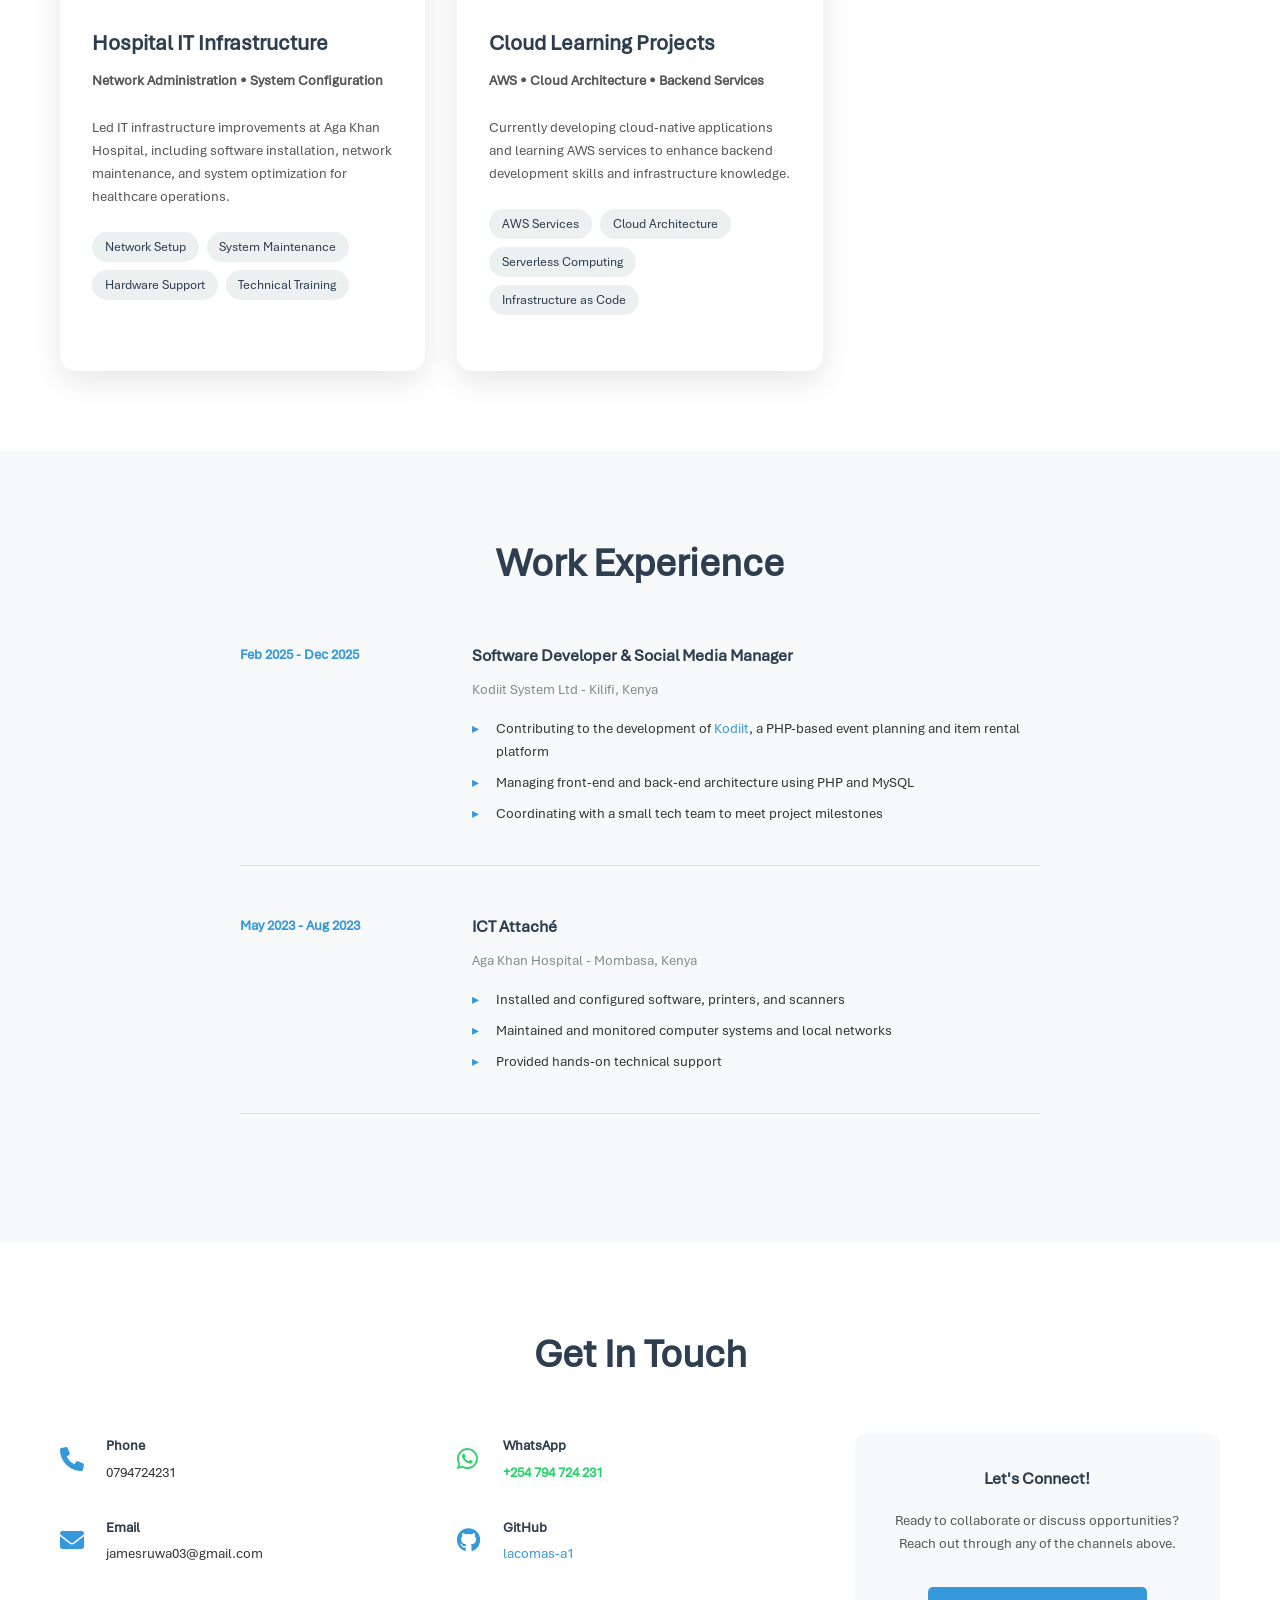
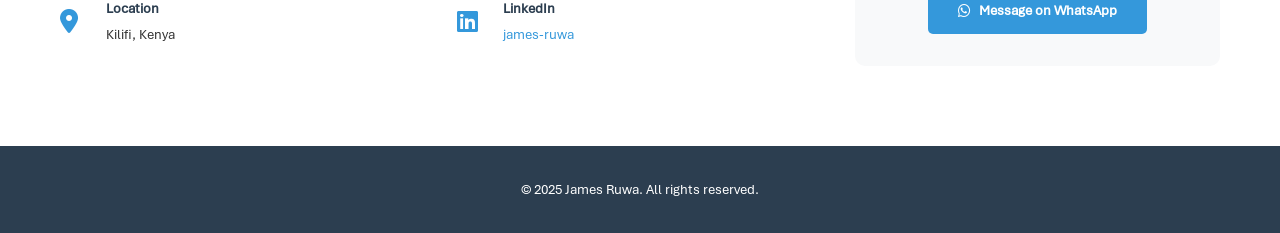
==== commit d7facbe4: "Portfolio" ====
--- a/index.html
+++ b/index.html
@@ -273,10 +273,10 @@
             <h2>Work Experience</h2>
             <div class="timeline">
                 <div class="timeline-item">
-                    <div class="timeline-date">Feb 2025 - Present</div>
+                    <div class="timeline-date">Feb 2025 - Dec 2025</div>
                     <div class="timeline-content">
                         <h3>Software Developer & Social Media Manager</h3>
-                        <h4>Merime Space - Kilifi, Kenya</h4>
+                        <h4>Kodiit System Ltd - Kilifi, Kenya</h4>
                         <ul>
                             <li>Contributing to the development of <a href="https://kodiit.africa"
                                     target="_blank">Kodiit</a>, a PHP-based event planning and item rental platform</li>
